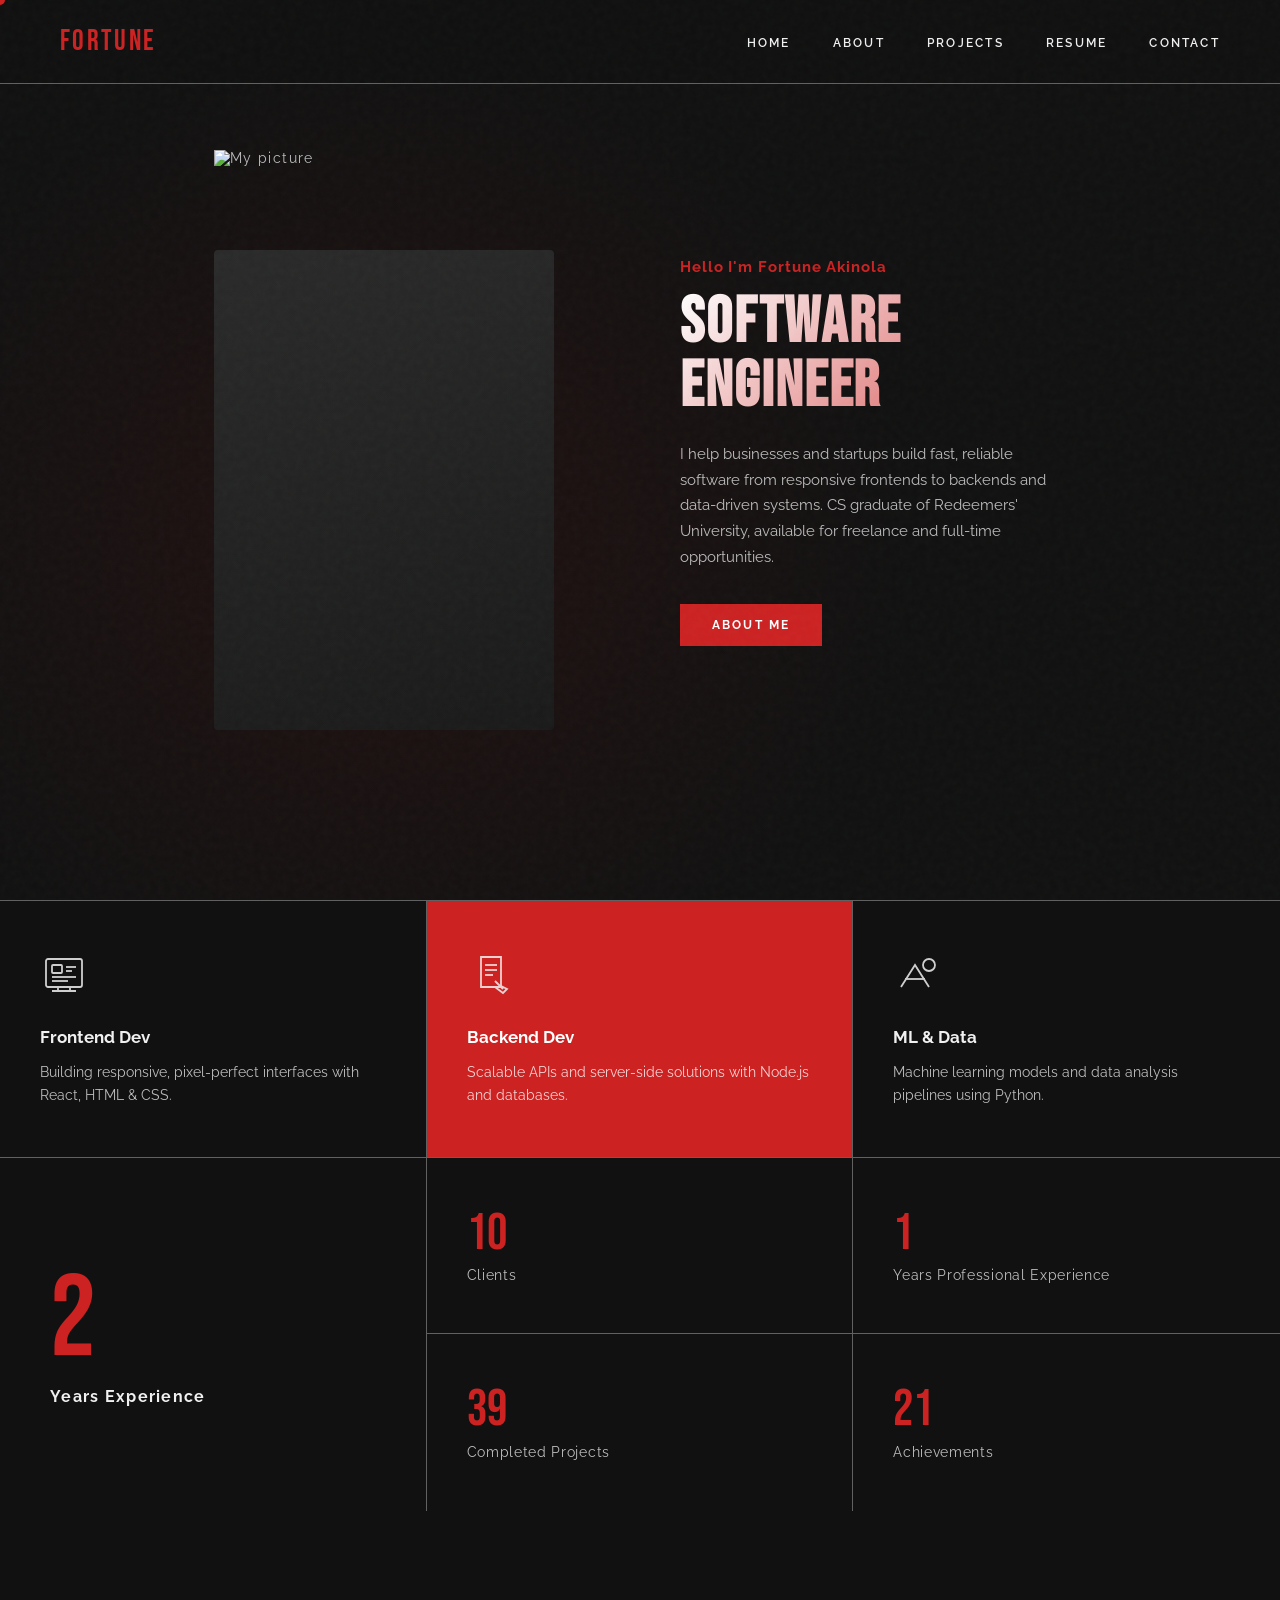
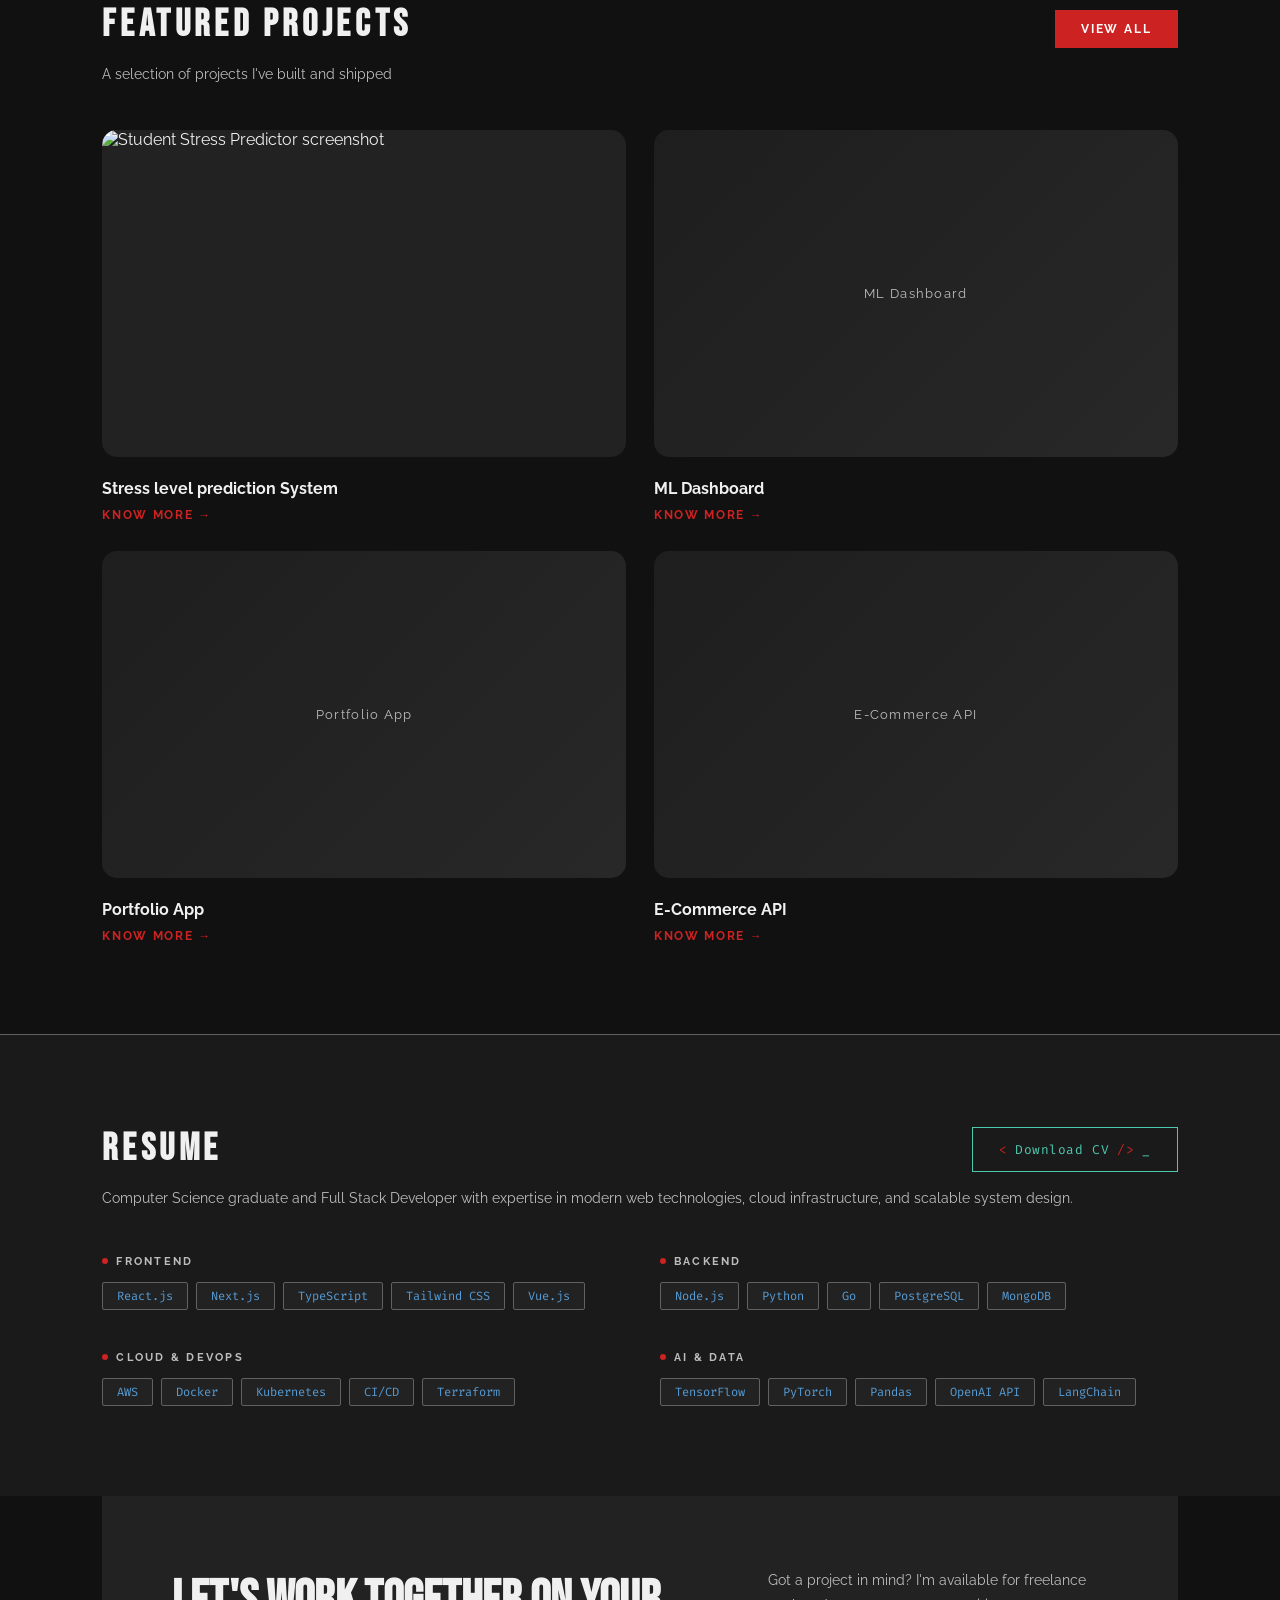
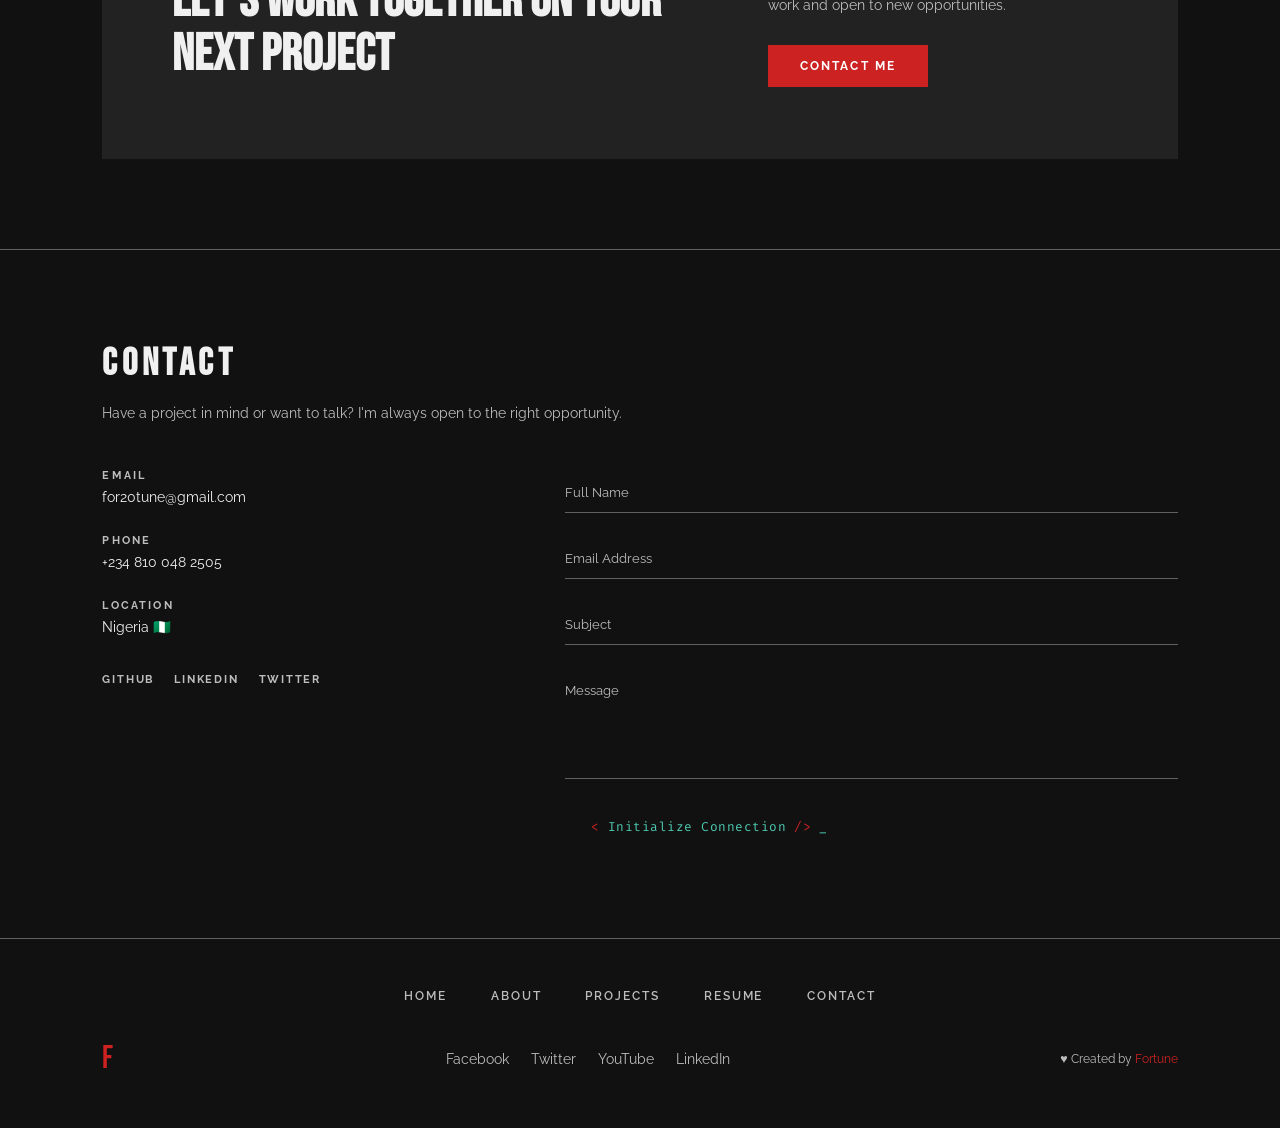
==== index.html @ e611c290 "Add files via upload" ====
<!DOCTYPE html>
<html lang="en">
<head>
<meta charset="UTF-8" />
<meta name="viewport" content="width=device-width, initial-scale=1.0"/>
<title>Fortune Akinola – Software Engineer</title>
<link href="https://fonts.googleapis.com/css2?family=Bebas+Neue&family=Raleway:wght@300;400;600;700&family=Fira+Code:wght@400;500&display=swap" rel="stylesheet"/>
<link rel="stylesheet" href="portfolio.css">
</head>
<body>

<!-- CURSOR DOT -->
<div class="cursor-dot" id="cursor"></div>

<!-- SCROLL PROGRESS BAR -->
<div class="scroll-bar" id="scrollBar"></div>

<!-- NAV -->
<nav id="navbar">
  <div class="nav-logo">Fortune</div>
  <div class="nav-links">
    <a href="#home">Home</a>
    <a href="#services">About</a>
    <a href="#projects">Projects</a>
    <a href="#resume">Resume</a>
    <a href="#contact">Contact</a>
  </div>
  <button class="hamburger" id="hamburger" aria-label="Toggle menu">
    <span></span><span></span><span></span>
  </button>
</nav>

<!-- MOBILE MENU -->
<div class="mobile-menu" id="mobileMenu">
  <a href="#home" class="mobile-link">Home</a>
  <a href="#services" class="mobile-link">About</a>
  <a href="#projects" class="mobile-link">Projects</a>
  <a href="#resume" class="mobile-link">Resume</a>
  <a href="#contact" class="mobile-link">Contact</a>
</div>

<!-- HERO -->
<section id="home">
  <div class="hero-img">
    <div class="hero-placeholder"><img src="./img/3c3dfe66-4c50-41db-a8a4-126d1aa1d806.jfif" alt="My picture " width="640px" height="680px"></div>
  </div>
  <div class="hero-text">
    <p class="greeting">Hello I'm Fortune Akinola</p>
    <h1>Software<br>Engineer</h1>
    <p>I help businesses and startups build fast, reliable software from responsive frontends to backends and data-driven systems. 
      CS graduate of Redeemers' University, available for freelance and full-time opportunities.</p>
    <a href="#services" class="btn">About Me</a>
  </div>
</section>

<!-- SERVICES -->
<section id="services">
  <div class="service-card">
    <svg class="service-icon" viewBox="0 0 48 48" fill="none" stroke="currentColor" stroke-width="1.8">
      <rect x="6" y="8" width="36" height="28" rx="2"/>
      <rect x="12" y="14" width="10" height="8" rx="1"/>
      <line x1="26" y1="16" x2="36" y2="16"/>
      <line x1="26" y1="20" x2="32" y2="20"/>
      <line x1="12" y1="26" x2="36" y2="26"/>
      <line x1="12" y1="30" x2="28" y2="30"/>
      <path d="M18 36 L18 40 M30 36 L30 40 M12 40 L36 40"/>
    </svg>
    <p class="service-title">Frontend Dev</p>
    <p class="service-desc">Building responsive, pixel-perfect interfaces with React, HTML & CSS.</p>
  </div>
  <div class="service-card active">
    <svg class="service-icon" viewBox="0 0 48 48" fill="none" stroke="currentColor" stroke-width="1.8">
      <path d="M14 6 L34 6 L34 36 L14 36 Z"/>
      <line x1="18" y1="14" x2="30" y2="14"/>
      <line x1="18" y1="19" x2="30" y2="19"/>
      <line x1="18" y1="24" x2="26" y2="24"/>
      <path d="M28 30 L36 38 M32 34 L40 38 L36 42 L28 36"/>
    </svg>
    <p class="service-title">Backend Dev</p>
    <p class="service-desc">Scalable APIs and server-side solutions with Node.js and databases.</p>
  </div>
  <div class="service-card">
    <svg class="service-icon" viewBox="0 0 48 48" fill="none" stroke="currentColor" stroke-width="1.8">
      <path d="M8 36 L22 14 L36 36"/>
      <line x1="12" y1="28" x2="32" y2="28"/>
      <circle cx="36" cy="14" r="6"/>
    </svg>
    <p class="service-title">ML & Data</p>
    <p class="service-desc">Machine learning models and data analysis pipelines using Python.</p>
  </div>
</section>

<!-- STATS -->
<section id="stats">
  <div class="stat-big">
    <span class="num counter" data-target="3">0</span>
    <span class="label">Years Experience</span>
  </div>
  <div class="stat-grid">
    <div class="stat-item"><span class="num counter" data-target="15">0</span><p class="label">Clients</p></div>
    <div class="stat-item"><span class="num counter" data-target="2">0</span><p class="label">Years Professional Experience</p></div>
    <div class="stat-item"><span class="num counter" data-target="55">0</span><p class="label">Completed Projects</p></div>
    <div class="stat-item"><span class="num counter" data-target="30">0</span><p class="label">Achievements</p></div>
  </div>
</section>

<!-- PROJECTS -->
<section id="projects">
  <div class="section-header">
    <h2>Featured Projects</h2>
    <a href="projects.html" class="view-all">View All</a>
  </div>
  <p class="section-sub">A selection of projects I've built and shipped</p>

  <div class="projects-grid">
    <div class="project-card">
      <div class="project-thumb" data-tech="Html • CSS •Java Script• ML• FastAPI">
         <img src="./img/Stress level predictor scrren shot.png" alt="Student Stress Predictor screenshot">
      </div>
      <div class="project-info">
        <h3>Stress level prediction System</h3>
        <a href="https://stress-level-prediction-system.netlify.app/"
         class="know-more" target="_blankS">Know More →</a>
      </div>
    </div>
    <div class="project-card">
      <div class="project-thumb" data-tech="Python • FastAPI • ML">
        <div class="project-thumb-placeholder">ML Dashboard</div>
      </div>
      <div class="project-info">
        <h3>ML Dashboard</h3>
        <a href="#" class="know-more">Know More →</a>
      </div>
    </div>
    <div class="project-card">
      <div class="project-thumb" data-tech="React • CSS • REST API">
        <div class="project-thumb-placeholder">Portfolio App</div>
      </div>
      <div class="project-info">
        <h3>Portfolio App</h3>
        <a href="#" class="know-more">Know More →</a>
      </div>
    </div>
    <div class="project-card">
      <div class="project-thumb" data-tech="Node.js • Express • SQL">
        <div class="project-thumb-placeholder">E-Commerce API</div>
      </div>
      <div class="project-info">
        <h3>E-Commerce API</h3>
        <a href="#" class="know-more">Know More →</a>
      </div>
    </div>
  </div>
</section>

<!-- RESUME -->
<section id="resume" class="reveal">
  <div class="resume-inner">
    <div class="section-header">
      <h2>Resume</h2>
      <a href="Fortune_Akinola_CV.pdf" download class="btn-code">
        <span class="code-bracket">&lt;</span>
        Download CV
        <span class="code-bracket">/&gt;</span>
        <span class="code-cursor">_</span>
      </a>
    </div>
    <p class="section-sub">Computer Science graduate and Full Stack Developer with expertise in modern web technologies, cloud infrastructure, and scalable system design.</p>

    <div class="skills-grid">
      <div class="skill-group">
        <h4 class="skill-group-label"><span class="skill-dot"></span> Frontend</h4>
        <div class="skill-tags">
          <span class="skill-tag">React.js</span>
          <span class="skill-tag">Next.js</span>
          <span class="skill-tag">TypeScript</span>
          <span class="skill-tag">Tailwind CSS</span>
          <span class="skill-tag">Vue.js</span>
        </div>
      </div>
      <div class="skill-group">
        <h4 class="skill-group-label"><span class="skill-dot"></span> Backend</h4>
        <div class="skill-tags">
          <span class="skill-tag">Node.js</span>
          <span class="skill-tag">Python</span>
          <span class="skill-tag">Go</span>
          <span class="skill-tag">PostgreSQL</span>
          <span class="skill-tag">MongoDB</span>
        </div>
      </div>
      <div class="skill-group">
        <h4 class="skill-group-label"><span class="skill-dot"></span> Cloud & DevOps</h4>
        <div class="skill-tags">
          <span class="skill-tag">AWS</span>
          <span class="skill-tag">Docker</span>
          <span class="skill-tag">Kubernetes</span>
          <span class="skill-tag">CI/CD</span>
          <span class="skill-tag">Terraform</span>
        </div>
      </div>
      <div class="skill-group">
        <h4 class="skill-group-label"><span class="skill-dot"></span> AI & Data</h4>
        <div class="skill-tags">
          <span class="skill-tag">TensorFlow</span>
          <span class="skill-tag">PyTorch</span>
          <span class="skill-tag">Pandas</span>
          <span class="skill-tag">OpenAI API</span>
          <span class="skill-tag">LangChain</span>
        </div>
      </div>
    </div>
  </div>
</section>

<!-- CTA -->
<section id="cta">
  <h2>Let's work together on your next project</h2>
  <div class="cta-right">
    <p>Got a project in mind? I'm available for freelance work and open to new opportunities.</p>
    <a href="#contact" class="btn">Contact Me</a>
  </div>
</section>

<!-- CONTACT -->
<section id="contact" class="reveal">
  <div class="contact-inner">
    <div class="section-header">
      <h2>Contact</h2>
    </div>
    <p class="section-sub">Have a project in mind or want to talk? I'm always open to the right opportunity.</p>

    <div class="contact-grid">

      <!-- Info side -->
      <div class="contact-info">
        <div class="contact-item">
          <span class="contact-label">Email</span>
          <a href="mailto:for20tune@gmail.com" class="contact-value">for20tune@gmail.com</a>
        </div>
        <div class="contact-item">
          <span class="contact-label">Phone</span>
          <a href="tel:+2348100482505" class="contact-value">+234 810 048 2505</a>
        </div>
        <div class="contact-item">
          <span class="contact-label">Location</span>
          <span class="contact-value">Nigeria 🇳🇬</span>
        </div>
        <div class="contact-socials">
          <a href="#" class="contact-social-link">GitHub</a>
          <a href="#" class="contact-social-link">LinkedIn</a>
          <a href="#" class="contact-social-link">Twitter</a>
        </div>
      </div>

      <!-- Form side -->
      <form id="contactForm" class="contact-form" action="https://formspree.io/f/YOUR_FORM_ID" method="POST">
        <div class="form-field">
          <input type="text" id="fname" name="name" placeholder=" " required />
          <label for="fname">Full Name</label>
        </div>
        <div class="form-field">
          <input type="email" id="femail" name="email" placeholder=" " required />
          <label for="femail">Email Address</label>
        </div>
        <div class="form-field">
          <input type="text" id="fsubject" name="subject" placeholder=" " required />
          <label for="fsubject">Subject</label>
        </div>
        <div class="form-field">
          <textarea id="fmessage" name="message" rows="5" placeholder=" " required></textarea>
          <label for="fmessage">Message</label>
        </div>
        <button type="submit" class="btn-code submit-btn">
          <span class="code-bracket">&lt;</span>
          Initialize Connection
          <span class="code-bracket">/&gt;</span>
          <span class="code-cursor">_</span>
        </button>
      </form>

    </div>
  </div>
</section>

<!-- FOOTER -->
<footer>
  <div class="footer-nav">
    <a href="#home">Home</a>
    <a href="#services">About</a>
    <a href="#projects">Projects</a>
    <a href="#resume">Resume</a>
    <a href="#contact">Contact</a>
  </div>
  <div class="footer-bottom">
    <div class="footer-logo">F</div>
    <div class="footer-social">
      <a href="#">Facebook</a>
      <a href="#">Twitter</a>
      <a href="#">YouTube</a>
      <a href="#">LinkedIn</a>
    </div>
    <p class="footer-credit">♥ Created by <span>Fortune</span></p>
  </div>
</footer>

<!-- BACK TO TOP -->
<button class="back-to-top" id="backToTop" aria-label="Back to top">↑</button>

<script src="portfolio.js"></script>
</body>
</html>
---- portfolio.css ----
*, *::before, *::after { margin: 0; padding: 0; box-sizing: border-box; }

:root {
  --bg: #111111;
  --bg2: #1a1a1a;
  --bg3: #222222;
  --red: #cc2222;
  --red-hover: #e02222;
  --white: #f0f0f0;
  --muted: #bdbdbd;
  --border: #616161;
  --code-green: #4ec9b0;
}

html { scroll-behavior: smooth; }

body {
  background: var(--bg);
  color: var(--white);
  font-family: 'Raleway', sans-serif;
  overflow-x: hidden;
  cursor: none;
}

/* grain texture overlay */
body::before {
  content: ''; position: fixed; inset: 0; z-index: 9999;
  opacity: 0.03; pointer-events: none;
  background-image: url("data:image/svg+xml,%3Csvg viewBox='0 0 200 200' xmlns='http://www.w3.org/2000/svg'%3E%3Cfilter id='noise'%3E%3CfeTurbulence type='fractalNoise' baseFrequency='0.65' numOctaves='3' stitchTiles='stitch'/%3E%3C/filter%3E%3Crect width='100%25' height='100%25' filter='url(%23noise)'/%3E%3C/svg%3E");
}

/* CURSOR */
.cursor-dot {
  width: 10px; height: 10px;
  background: var(--red); border-radius: 50%;
  position: fixed; pointer-events: none;
  z-index: 10000; transition: transform 0.12s ease;
  transform: translate(-50%, -50%);
}

/* SCROLL PROGRESS BAR */
.scroll-bar {
  position: fixed; top: 0; left: 0; height: 3px;
  background: var(--red); width: 0%; z-index: 200;
  transition: width 0.1s linear;
}

/* NAV */
nav {
  position: fixed; top: 0; width: 100%; z-index: 100;
  display: flex; justify-content: space-between; align-items: center;
  padding: 24px 60px;
  background: rgba(17,17,17,0.95);
  backdrop-filter: blur(8px);
  border-bottom: 1px solid var(--border);
}

.nav-logo {
  font-family: 'Bebas Neue', sans-serif;
  font-size: 1.8rem; color: var(--red); letter-spacing: .08em;
  text-decoration: none;
}

.nav-links a {
  color: var(--white); text-decoration: none;
  font-size: .78rem; letter-spacing: .18em; text-transform: uppercase;
  margin-left: 38px; font-weight: 600;
  transition: color .2s;
}
.nav-links a:hover { color: var(--red); }

.hamburger {
  display: none; flex-direction: column; gap: 5px;
  background: none; border: none; cursor: pointer; padding: 4px;
}
.hamburger span {
  display: block; width: 24px; height: 2px;
  background: var(--white); transition: all .3s;
}
.hamburger.open span:nth-child(1) { transform: rotate(45deg) translate(5px, 5px); }
.hamburger.open span:nth-child(2) { opacity: 0; }
.hamburger.open span:nth-child(3) { transform: rotate(-45deg) translate(5px, -5px); }

/* MOBILE MENU */
.mobile-menu {
  position: fixed; top: 72px; left: 0; width: 100%;
  background: rgba(17,17,17,.98); z-index: 99;
  display: flex; flex-direction: column; align-items: center;
  gap: 0; max-height: 0; overflow: hidden;
  transition: max-height .4s ease;
}
.mobile-menu.open { max-height: 360px; }
.mobile-link {
  color: var(--white); text-decoration: none;
  font-size: .85rem; letter-spacing: .18em; text-transform: uppercase;
  font-weight: 600; padding: 18px 0; width: 100%; text-align: center;
  border-bottom: 1px solid var(--border);
  transition: color .2s, background .2s;
}
.mobile-link:hover { color: var(--red); background: var(--bg2); }

/* HERO */
#home {
  min-height: 100vh;
  display: grid; grid-template-columns: 1fr 1fr;
  align-items: center; padding: 0 10%;
  position: relative; overflow: hidden;
  background-image:
    linear-gradient(120deg, rgba(17,17,17,.97) 0%, rgba(17,17,17,.9) 45%, rgba(17,17,17,.75) 100%),
    url("./img/code-bg.jpg");
  background-size: cover;
  background-position: center;
}
#home::before {
  content: ''; position: absolute; inset: 0;
  background: radial-gradient(ellipse 60% 80% at 30% 60%, rgba(180,20,20,.1) 0%, transparent 70%);
  pointer-events: none;
}

.hero-img {
  display: flex; justify-content: center; align-items: flex-end;
  padding-top: 80px;
}
.hero-placeholder {
  width: 340px; height: 480px;
  background: linear-gradient(160deg, #2a2a2a 0%, #1a1a1a 100%);
  border-radius: 4px;
  display: flex; align-items: center; justify-content: center;
  color: var(--muted); font-size: .85rem; letter-spacing: .1em;
  animation: fadeUp .9s ease both;
}

.hero-text { padding-left: 40px; animation: fadeUp .9s .15s ease both; }
.hero-text .greeting {
  color: var(--red); font-size: .95rem; font-weight: 700;
  letter-spacing: .06em; margin-bottom: 10px;
}
.hero-text h1 {
  font-family: 'Bebas Neue', sans-serif;
  font-size: clamp(3rem, 5vw, 4.8rem);
  line-height: 1; letter-spacing: .03em; margin-bottom: 22px;
  background: linear-gradient(135deg, #fff 0%, #cc2222 100%);
  -webkit-background-clip: text;
  -webkit-text-fill-color: transparent;
  background-clip: text;
}
.hero-text p {
  color: var(--muted); font-size: .92rem; line-height: 1.75;
  max-width: 380px; margin-bottom: 34px;
}
.btn {
  display: inline-block; background: var(--red); color: #fff;
  padding: 14px 32px; font-size: .75rem;
  letter-spacing: .18em; text-transform: uppercase;
  text-decoration: none; font-weight: 700;
  transition: background .2s, transform .15s;
}
.btn:hover { background: var(--red-hover); transform: translateY(-2px); }

/* SERVICES */
#services {
  display: grid; grid-template-columns: repeat(3, 1fr);
  border-top: 1px solid var(--border);
}
.service-card {
  padding: 50px 40px; border-right: 1px solid var(--border);
  transition: background .25s; cursor: default;
}
.service-card:last-child { border-right: none; }
.service-card.active, .service-card:hover { background: var(--red); }
.service-card.active .service-title,
.service-card:hover .service-title { color: #fff; }
.service-card.active .service-desc,
.service-card:hover .service-desc { color: rgba(255,255,255,.8); }
.service-icon { width: 48px; height: 48px; margin-bottom: 24px; opacity: .85; }
.service-title { font-weight: 700; font-size: 1.05rem; margin-bottom: 14px; }
.service-desc { color: var(--muted); font-size: .85rem; line-height: 1.7; }

/* STATS */
#stats {
  display: grid; grid-template-columns: 1fr 2fr;
  border-top: 1px solid var(--border);
}
.stat-big {
  padding: 70px 50px;
  display: flex; flex-direction: column; justify-content: center;
  border-right: 1px solid var(--border);
}
.stat-big .num {
  font-family: 'Bebas Neue', sans-serif;
  font-size: clamp(5rem, 9vw, 8rem);
  color: var(--red); line-height: 1;
}
.stat-big .label { font-size: 1rem; font-weight: 700; letter-spacing: .08em; margin-top: 8px; }
.stat-grid {
  display: grid; grid-template-columns: 1fr 1fr;
  grid-template-rows: 1fr 1fr;
}
.stat-item {
  padding: 50px 40px;
  border-bottom: 1px solid var(--border);
  border-right: 1px solid var(--border);
}
.stat-item:nth-child(2n) { border-right: none; }
.stat-item:nth-child(3), .stat-item:nth-child(4) { border-bottom: none; }
.stat-item .num {
  font-family: 'Bebas Neue', sans-serif;
  font-size: clamp(2.5rem, 4vw, 3.8rem);
  color: var(--red); line-height: 1;
}
.stat-item .label { font-size: .85rem; color: var(--muted); margin-top: 8px; letter-spacing: .05em; }

/* PROJECTS */
#projects { padding: 90px 8%; }
.section-header {
  display: flex; justify-content: space-between; align-items: flex-end;
  margin-bottom: 18px;
}
.section-header h2 {
  font-family: 'Bebas Neue', sans-serif;
  font-size: clamp(1.8rem, 3vw, 2.6rem); letter-spacing: .12em;
}
.section-sub { color: var(--muted); font-size: .88rem; margin-bottom: 48px; }
.view-all {
  display: inline-block; background: var(--red); color: #fff;
  padding: 12px 26px; font-size: .72rem;
  letter-spacing: .16em; text-transform: uppercase;
  text-decoration: none; font-weight: 700; transition: background .2s;
}
.view-all:hover { background: var(--red-hover); }

.projects-grid { display: grid; grid-template-columns: 1fr 1fr; gap: 28px; }
.project-card { cursor: pointer; 
}
.project-thumb {
  width: 100%; aspect-ratio: 16/10; overflow: hidden;
  background: var(--bg3);
  display: flex; align-items: center; justify-content: center;
  position: relative;
  border-radius: 15px;
}
.project-thumb img { width: 100%; height: 100%; object-fit: cover; transition: transform .4s; }
.project-card:hover .project-thumb img { transform: scale(1.04); }
.project-thumb-placeholder {
  width: 100%; height: 100%;
  display: flex; align-items: center; justify-content: center;
  color: var(--muted); font-size: .8rem; letter-spacing: .1em;
  background: linear-gradient(135deg, #1e1e1e 0%, #282828 100%);
  
}
.project-thumb::after {
  content: attr(data-tech);
  position: absolute; inset: 0;
  background: rgba(214, 59, 59, 0.409);
  display: flex; align-items: center; justify-content: center;
  opacity:0; transition: opacity 0.3s;
  color: white; font-size: 0.85rem; letter-spacing: 0.1em; font-weight: 600;
}
.project-card:hover .project-thumb::after { opacity: 1; }
.project-info { padding: 22px 0 0; }
.project-info h3 { font-size: 1rem; font-weight: 700; margin-bottom: 6px; }
.know-more {
  display: inline-flex; align-items: center; gap: 6px;
  color: var(--red); font-size: .75rem;
  letter-spacing: .14em; text-transform: uppercase;
  font-weight: 700; text-decoration: none; transition: gap .2s;
}
.know-more:hover { gap: 10px; }

/* ===== RESUME ===== */
#resume {
  padding: 90px 8%;
  border-top: 1px solid var(--border);
  background: var(--bg2);
}
.resume-inner {}

.skills-grid {
  display: grid; grid-template-columns: 1fr 1fr;
  gap: 40px;
}

.skill-group-label {
  font-size: .7rem; letter-spacing: .2em; text-transform: uppercase;
  color: var(--muted); font-weight: 700;
  margin-bottom: 14px;
  display: flex; align-items: center; gap: 8px;
}
.skill-dot {
  width: 6px; height: 6px;
  background: var(--red); border-radius: 50%;
  display: inline-block; flex-shrink: 0;
}

.skill-tags { display: flex; flex-wrap: wrap; gap: 8px; }
.skill-tag {
  padding: 5px 14px;
  background: var(--bg3);
  border: 1px solid var(--border);
  border-radius: 2px;
  font-family: 'Fira Code', monospace;
  font-size: .75rem; color: #569cd6;
  transition: border-color .2s, color .2s;
}
.skill-tag:hover { border-color: var(--red); color: var(--white); }

/* CODE BUTTON (shared by resume + contact form) */
.btn-code {
  display: inline-flex; align-items: center; gap: 8px;
  padding: 13px 26px;
  border: 1.5px solid var(--code-green);
  color: var(--code-green);
  background: none;
  font-family: 'Fira Code', monospace;
  font-size: .8rem; letter-spacing: .04em;
  cursor: pointer;
  transition: background .2s, transform .15s;
  text-decoration: none;
}
.btn-code:hover { background: rgba(78,201,176,.08); transform: translateY(-2px); }
.code-bracket { color: var(--red); }
.code-cursor { animation: blink 1s infinite; }
@keyframes blink { 0%,100%{opacity:1} 50%{opacity:0} }

/* CTA */
#cta {
  margin: 0 8% 90px; background: var(--bg3);
  padding: 72px 70px;
  display: flex; justify-content: space-between; align-items: center; gap: 40px;
}
#cta h2 {
  font-family: 'Bebas Neue', sans-serif;
  font-size: clamp(2rem, 4vw, 3.4rem); line-height: 1.05; max-width: 520px;
}
.cta-right { flex-shrink: 0; }
.cta-right p { color: var(--muted); font-size: .88rem; line-height: 1.75; max-width: 340px; margin-bottom: 28px; }

/* ===== CONTACT ===== */
#contact {
  padding: 90px 8%;
  border-top: 1px solid var(--border);
}
.contact-inner {}

.contact-grid {
  display: grid; grid-template-columns: 1fr 1.6fr;
  gap: 80px; align-items: start;
}

/* Info column */
.contact-item { margin-bottom: 28px; }
.contact-label {
  display: block; font-size: .68rem;
  letter-spacing: .2em; text-transform: uppercase;
  color: var(--muted); margin-bottom: 5px; font-weight: 700;
}
.contact-value {
  font-size: .9rem; color: var(--white); text-decoration: none;
  transition: color .2s;
}
a.contact-value:hover { color: var(--red); }

.contact-socials { display: flex; gap: 20px; margin-top: 36px; }
.contact-social-link {
  font-size: .7rem; letter-spacing: .16em; text-transform: uppercase;
  font-weight: 700; color: var(--muted); text-decoration: none;
  transition: color .2s;
}
.contact-social-link:hover { color: var(--red); }

/* Form */
.contact-form { display: flex; flex-direction: column; gap: 22px; }

.form-field { position: relative; }

.form-field input,
.form-field textarea {
  width: 100%; padding: 16px 0 10px;
  background: none;
  border: none; border-bottom: 1px solid var(--border);
  color: var(--white); font-family: 'Raleway', sans-serif;
  font-size: .9rem; outline: none; resize: none;
  transition: border-color .3s;
}
.form-field input:focus,
.form-field textarea:focus { border-color: var(--red); }

.form-field label {
  position: absolute; left: 0; top: 16px;
  font-size: .82rem; color: var(--muted);
  pointer-events: none;
  transition: top .2s, font-size .2s, color .2s;
}
.form-field input:focus ~ label,
.form-field input:not(:placeholder-shown) ~ label,
.form-field textarea:focus ~ label,
.form-field textarea:not(:placeholder-shown) ~ label {
  top: 0; font-size: .62rem;
  letter-spacing: .16em; text-transform: uppercase;
  color: var(--red);
}

.submit-btn { align-self: flex-start; border: none; }

/* FOOTER */
footer { border-top: 1px solid var(--border); padding: 50px 8%; }
.footer-nav {
  display: flex; justify-content: center; gap: 44px; margin-bottom: 36px;
}
.footer-nav a {
  color: var(--muted); text-decoration: none;
  font-size: .75rem; letter-spacing: .16em; text-transform: uppercase;
  font-weight: 600; transition: color .2s;
}
.footer-nav a:hover { color: var(--white); }
.footer-bottom { display: flex; justify-content: space-between; align-items: center; }
.footer-logo {
  font-family: 'Bebas Neue', sans-serif;
  font-size: 2rem; letter-spacing: .08em; color: var(--red);
}
.footer-social { display: flex; gap: 22px; }
.footer-social a {
  color: var(--muted); font-size: .85rem; text-decoration: none; transition: color .2s;
}
.footer-social a:hover { color: var(--white); }
.footer-credit { color: var(--muted); font-size: .78rem; }
.footer-credit span { color: var(--red); }

/* BACK TO TOP */
.back-to-top {
  position: fixed; bottom: 32px; right: 32px;
  width: 44px; height: 44px; background: var(--red); color: #fff;
  border: none; font-size: 1.2rem; cursor: pointer;
  display: flex; align-items: center; justify-content: center;
  opacity: 0; pointer-events: none;
  transition: opacity .3s, transform .2s;
  z-index: 500;
}
.back-to-top.visible { opacity: 1; pointer-events: all; }
.back-to-top:hover { transform: translateY(-4px); }

/* SCROLL REVEAL */
.reveal { opacity: 0; transform: translateY(40px); transition: opacity 0.8s ease, transform 0.8s ease; }
.reveal.visible { opacity: 1; transform: translateY(0); }

/* ANIMATIONS */
@keyframes fadeUp {
  from { opacity: 0; transform: translateY(30px); }
  to   { opacity: 1; transform: translateY(0); }
}

/* RESPONSIVE */
@media (max-width: 900px) {
  #home { grid-template-columns: 1fr; padding: 120px 6% 60px; text-align: center; }
  .hero-img { order: -1; }
  .hero-text { padding-left: 0; display: flex; flex-direction: column; align-items: center; }
  #services { grid-template-columns: 1fr; }
  .service-card { border-right: none; border-bottom: 1px solid var(--border); }
  #stats { grid-template-columns: 1fr; }
  .stat-big { border-right: none; border-bottom: 1px solid var(--border); }
  .projects-grid { grid-template-columns: 1fr; }
  #cta { flex-direction: column; text-align: center; margin: 0 0 60px; }
  .skills-grid { grid-template-columns: 1fr; }
  .contact-grid { grid-template-columns: 1fr; gap: 48px; }
  nav { padding: 20px 24px; }
  .nav-links { display: none; }
  .hamburger { display: flex; }
  body { cursor: auto; }
  .cursor-dot { display: none; }
}
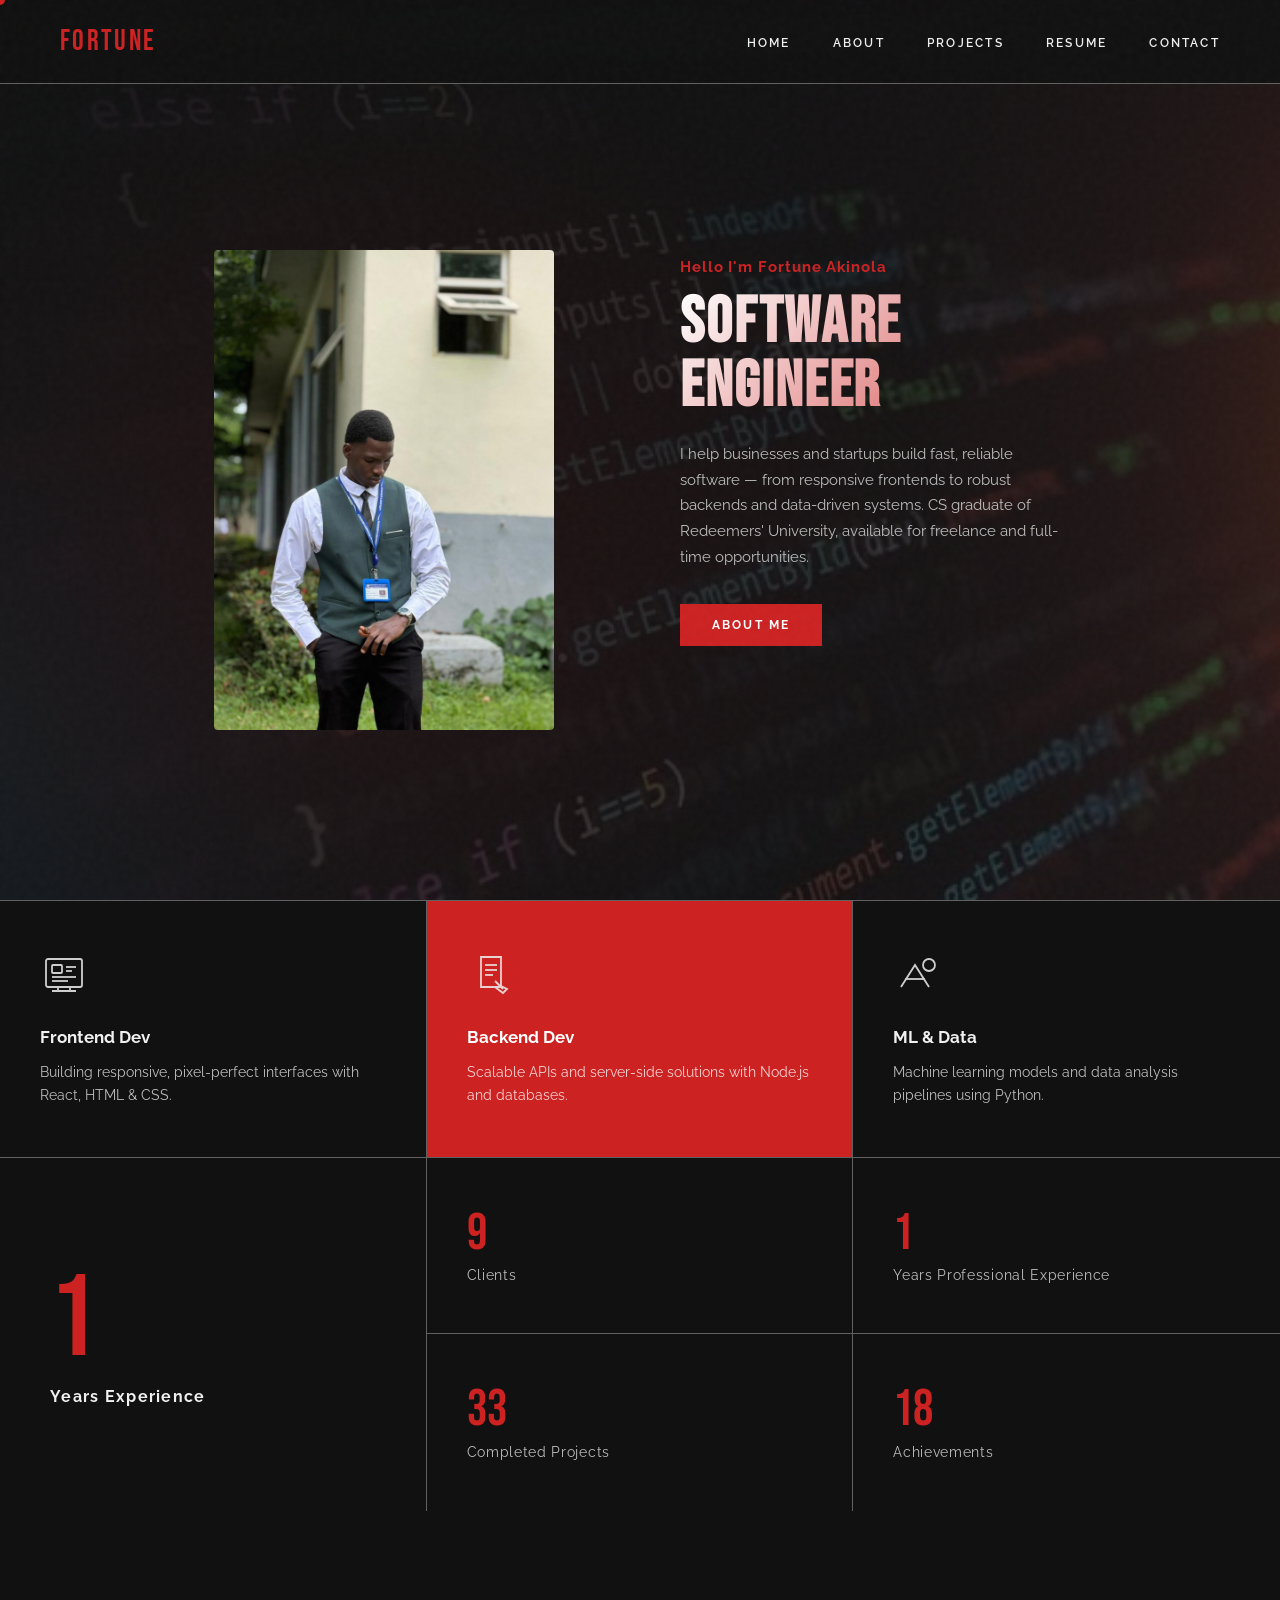
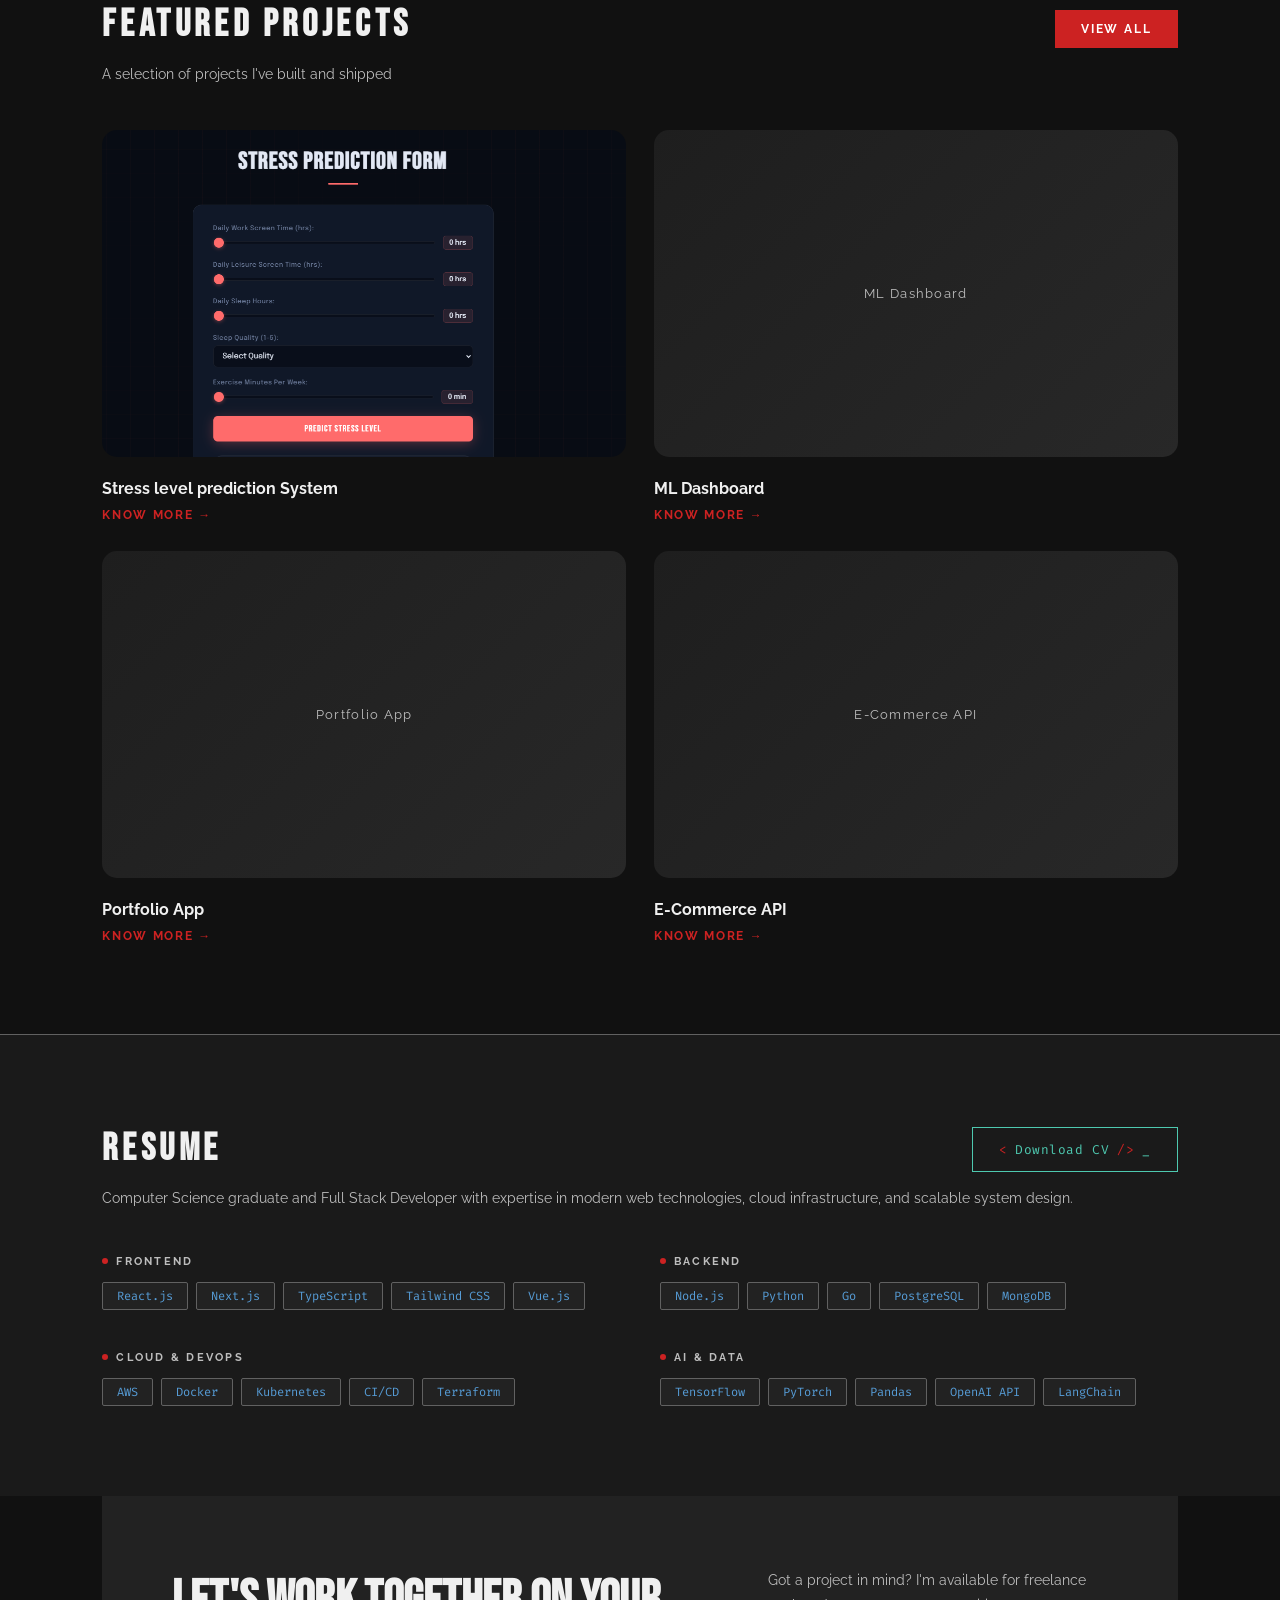
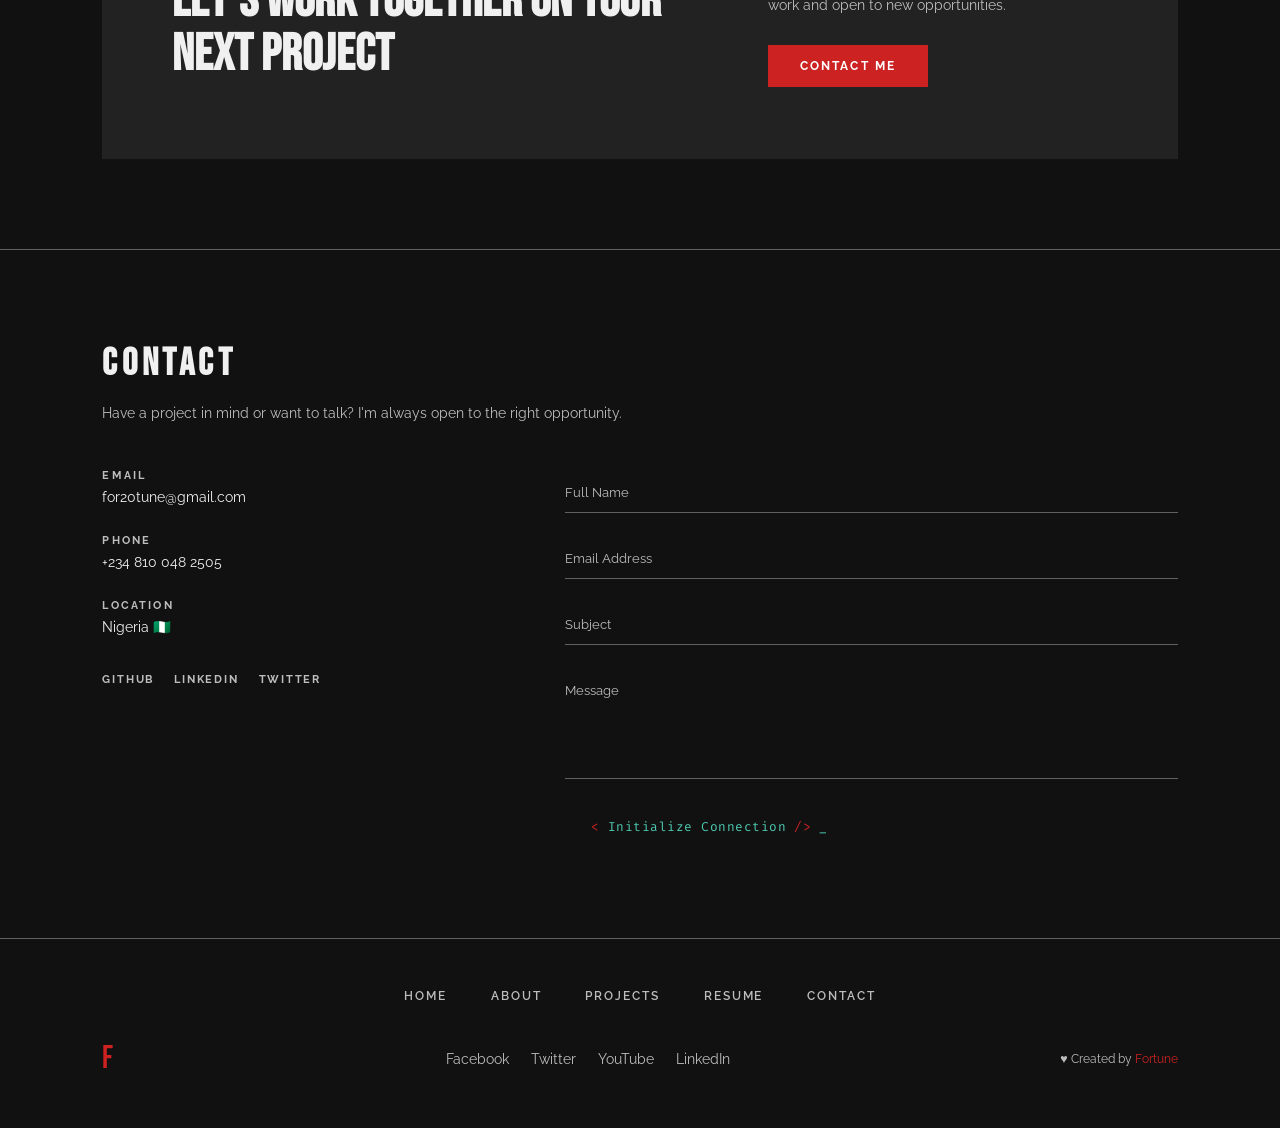
==== commit 44583590: "Add files via upload" ====
--- a/index.html
+++ b/index.html
@@ -42,12 +42,12 @@
 <!-- HERO -->
 <section id="home">
   <div class="hero-img">
-    <div class="hero-placeholder"><img src="./img/3c3dfe66-4c50-41db-a8a4-126d1aa1d806.jfif" alt="My picture " width="640px" height="680px"></div>
+    <div class="hero-placeholder"><img src="./img/3c3dfe66-4c50-41db-a8a4-126d1aa1d806.jfif" alt="My picture"></div>
   </div>
   <div class="hero-text">
     <p class="greeting">Hello I'm Fortune Akinola</p>
     <h1>Software<br>Engineer</h1>
-    <p>I help businesses and startups build fast, reliable software from responsive frontends to backends and data-driven systems. 
+    <p>I help businesses and startups build fast, reliable software — from responsive frontends to robust backends and data-driven systems. 
       CS graduate of Redeemers' University, available for freelance and full-time opportunities.</p>
     <a href="#services" class="btn">About Me</a>
   </div>
@@ -120,7 +120,7 @@
       <div class="project-info">
         <h3>Stress level prediction System</h3>
         <a href="https://stress-level-prediction-system.netlify.app/"
-         class="know-more" target="_blankS">Know More →</a>
+         class="know-more" target="_blank">Know More →</a>
       </div>
     </div>
     <div class="project-card">
--- a/portfolio.css
+++ b/portfolio.css
@@ -12,7 +12,7 @@
   --code-green: #4ec9b0;
 }
 
-html { scroll-behavior: smooth; }
+html { scroll-behavior: smooth; overflow-x: hidden; }
 
 body {
   background: var(--bg);
@@ -122,12 +122,18 @@
   padding-top: 80px;
 }
 .hero-placeholder {
-  width: 340px; height: 480px;
+  width: min(340px, 100%);
+  aspect-ratio: 340 / 480;
+  max-width: 100%;
   background: linear-gradient(160deg, #2a2a2a 0%, #1a1a1a 100%);
   border-radius: 4px;
   display: flex; align-items: center; justify-content: center;
   color: var(--muted); font-size: .85rem; letter-spacing: .1em;
   animation: fadeUp .9s ease both;
+  overflow: hidden;
+}
+.hero-placeholder img {
+  width: 100%; height: 100%; object-fit: cover; display: block;
 }
 
 .hero-text { padding-left: 40px; animation: fadeUp .9s .15s ease both; }
@@ -453,6 +459,7 @@
 @media (max-width: 900px) {
   #home { grid-template-columns: 1fr; padding: 120px 6% 60px; text-align: center; }
   .hero-img { order: -1; }
+  .hero-placeholder { width: min(220px, 60%); margin: 0 auto; }
   .hero-text { padding-left: 0; display: flex; flex-direction: column; align-items: center; }
   #services { grid-template-columns: 1fr; }
   .service-card { border-right: none; border-bottom: 1px solid var(--border); }
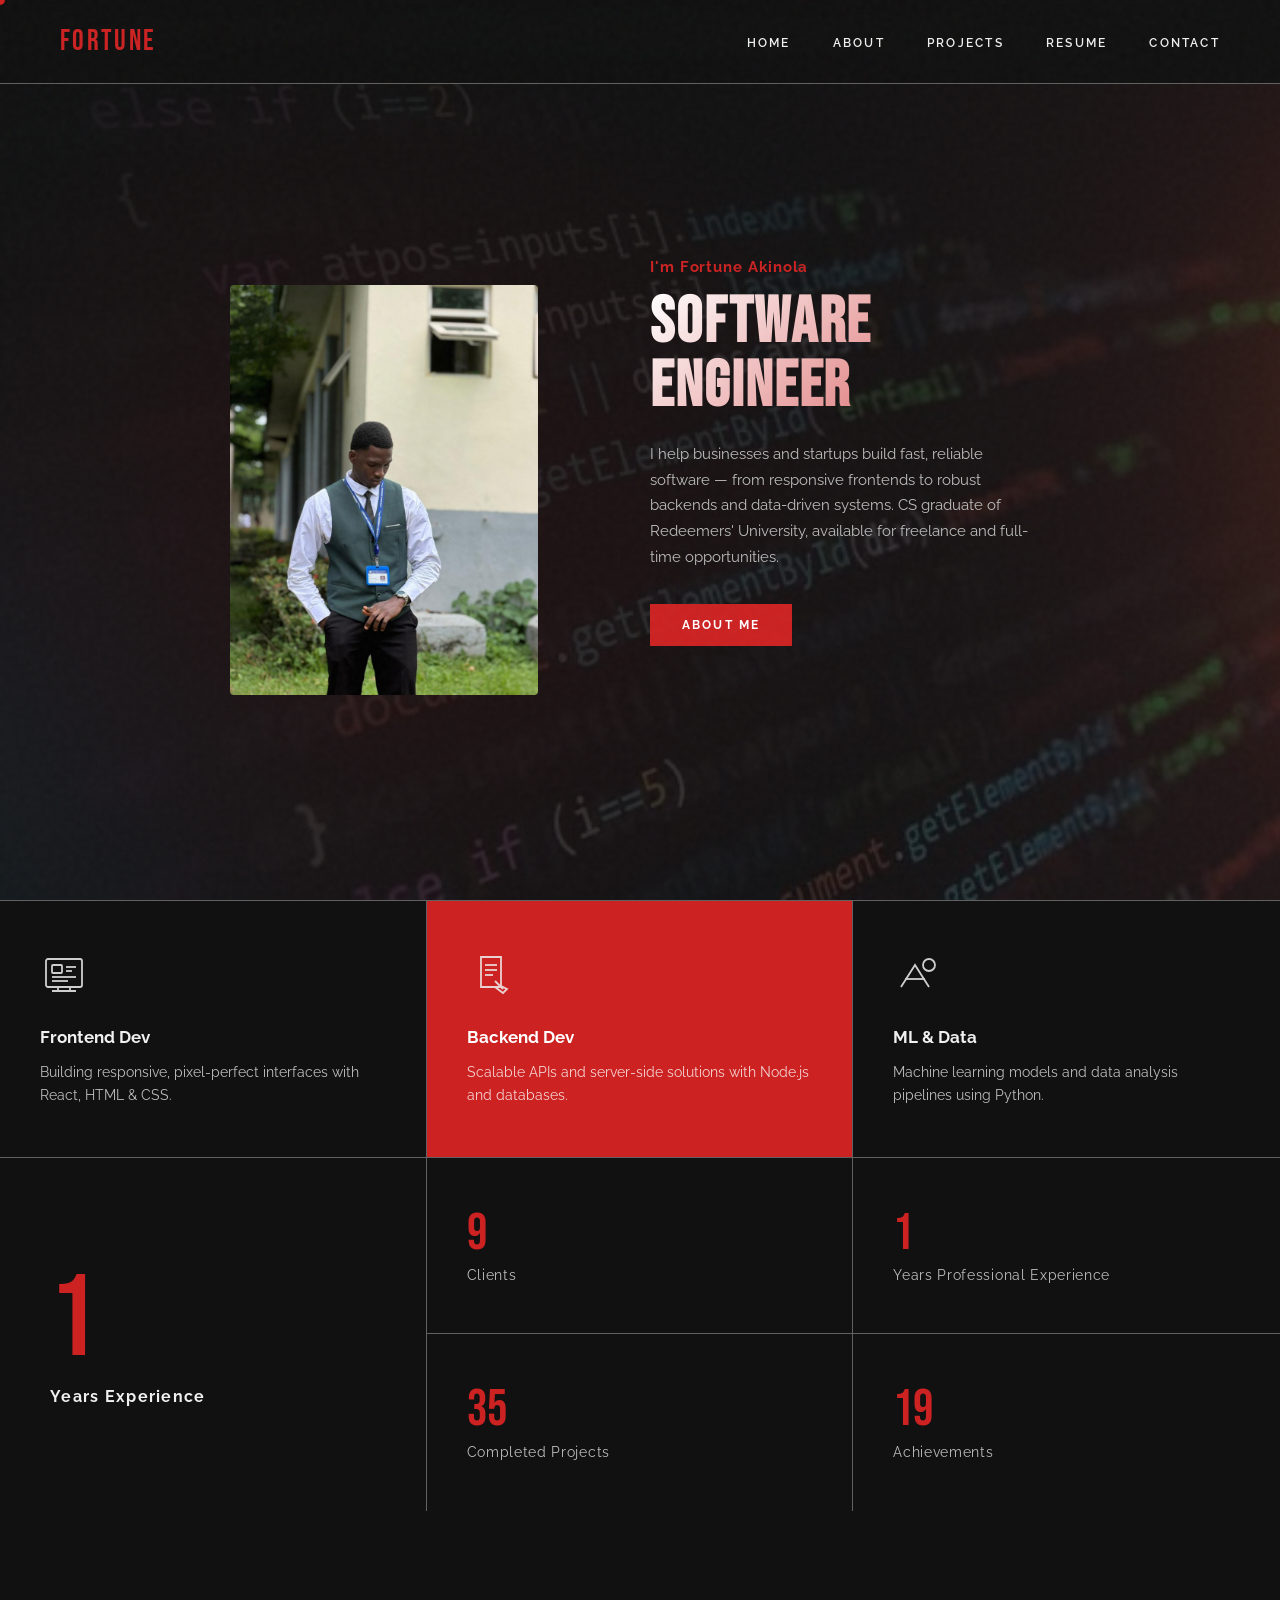
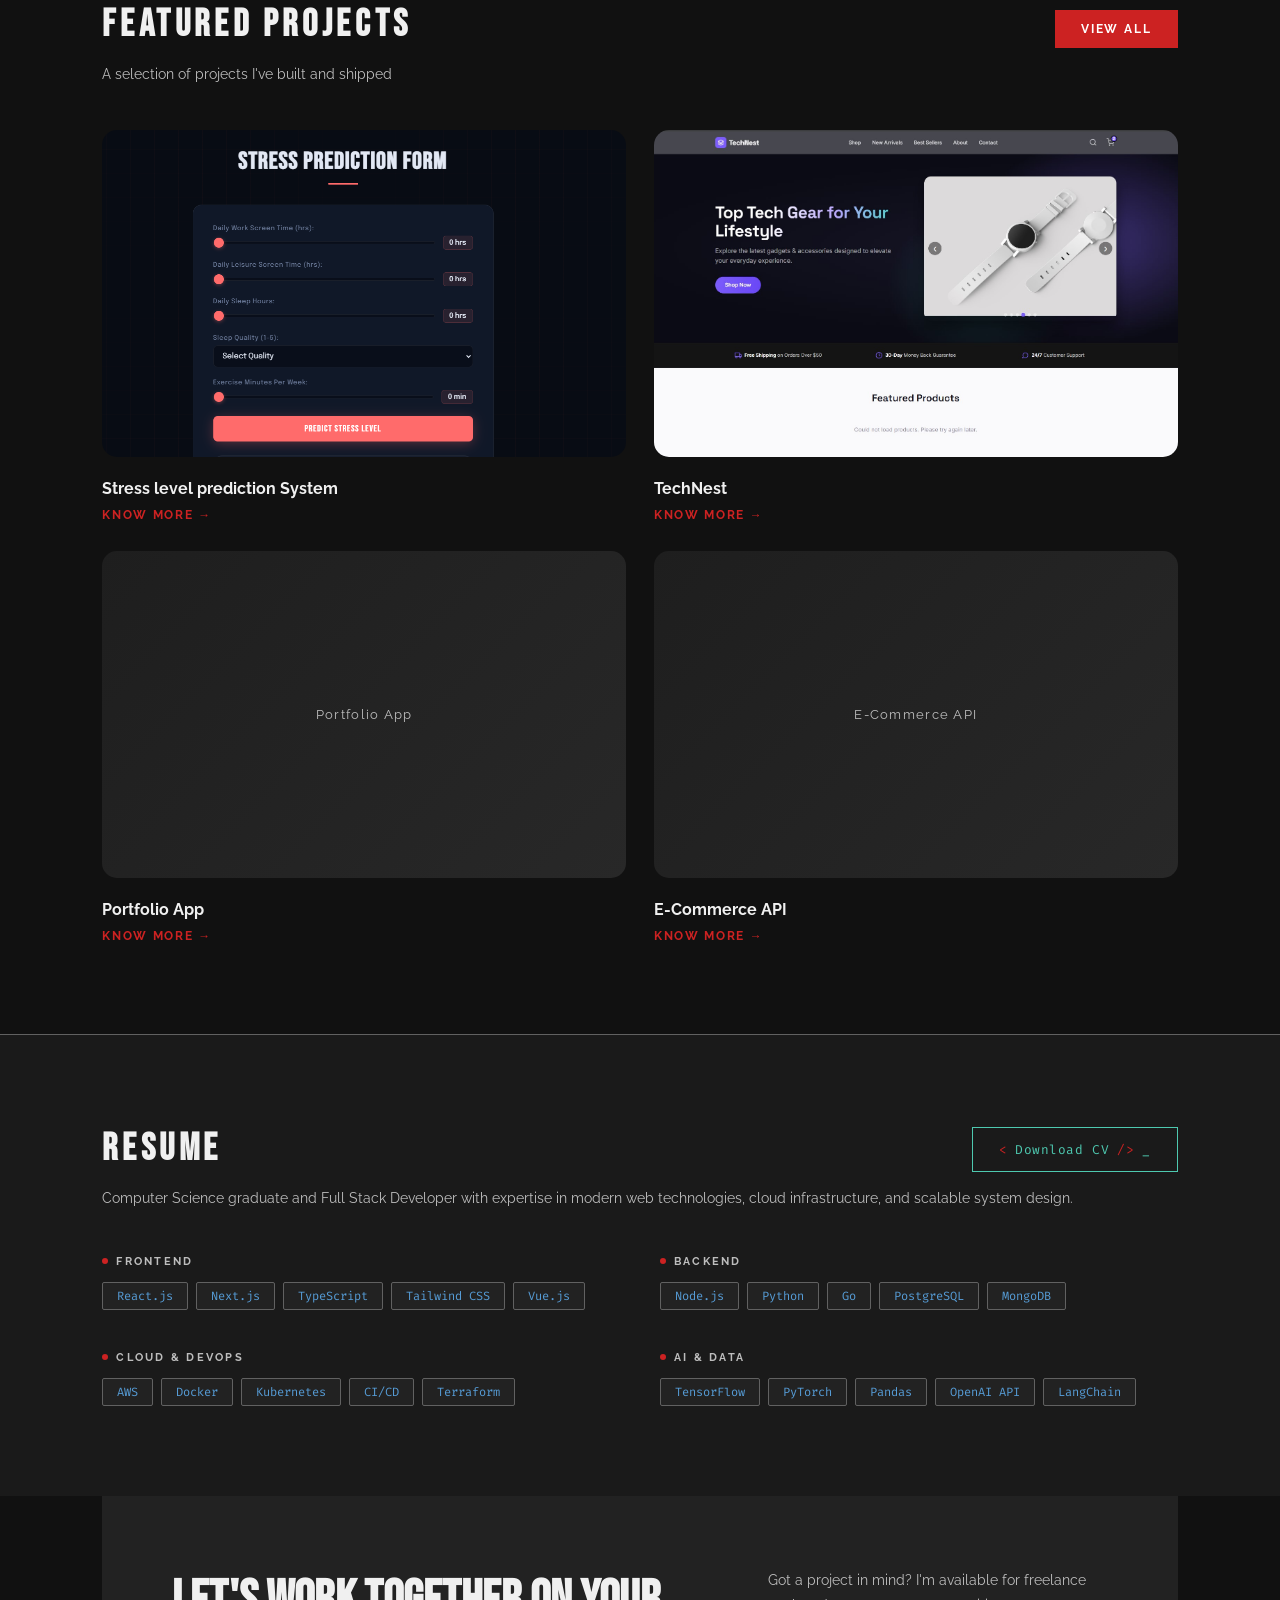
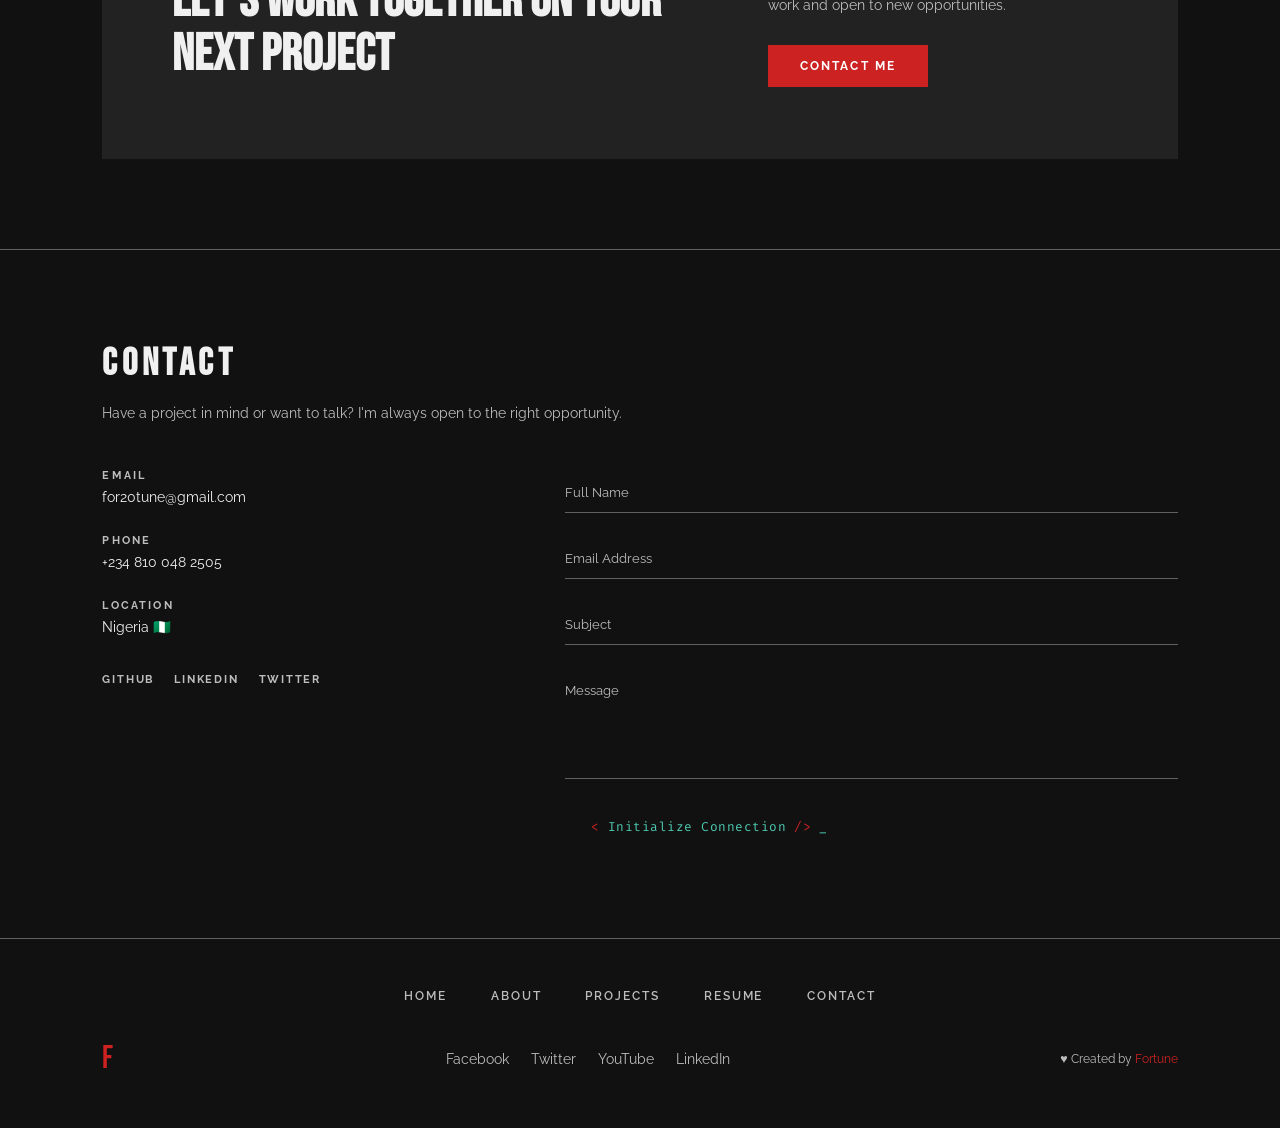
==== commit 40c6f1aa: "Add files via upload" ====
--- a/index.html
+++ b/index.html
@@ -8,6 +8,16 @@
 <link rel="stylesheet" href="portfolio.css">
 </head>
 <body>
+<!--
+  <div id="loadingScreen">
+  <div class="loader-content">
+    <div class="loader-logo">FORTUNE </div>
+    <div class="loader-bar-track">
+      <div class="loader-bar-fill" id="loaderFill"></div>
+    </div>
+    <p class="loader-text" id="loaderText">...</p>
+  </div>
+</div> -->
 
 <!-- CURSOR DOT -->
 <div class="cursor-dot" id="cursor"></div>
@@ -45,7 +55,7 @@
     <div class="hero-placeholder"><img src="./img/3c3dfe66-4c50-41db-a8a4-126d1aa1d806.jfif" alt="My picture"></div>
   </div>
   <div class="hero-text">
-    <p class="greeting">Hello I'm Fortune Akinola</p>
+    <p class="greeting">I'm Fortune Akinola</p>
     <h1>Software<br>Engineer</h1>
     <p>I help businesses and startups build fast, reliable software — from responsive frontends to robust backends and data-driven systems. 
       CS graduate of Redeemers' University, available for freelance and full-time opportunities.</p>
@@ -124,12 +134,12 @@
       </div>
     </div>
     <div class="project-card">
-      <div class="project-thumb" data-tech="Python • FastAPI • ML">
-        <div class="project-thumb-placeholder">ML Dashboard</div>
+      <div class="project-thumb" data-tech="Node.js • HTML • CSS • JavaScript">
+        <img src="./img/Technest screenshot.jpg" alt="TechNest screenshot">
       </div>
       <div class="project-info">
-        <h3>ML Dashboard</h3>
-        <a href="#" class="know-more">Know More →</a>
+        <h3>TechNest</h3>
+        <a href="https://technest-website-replica.onrender.com" class="know-more" target="_blank">Know More →</a>
       </div>
     </div>
     <div class="project-card">
--- a/portfolio.css
+++ b/portfolio.css
@@ -28,6 +28,21 @@
   opacity: 0.03; pointer-events: none;
   background-image: url("data:image/svg+xml,%3Csvg viewBox='0 0 200 200' xmlns='http://www.w3.org/2000/svg'%3E%3Cfilter id='noise'%3E%3CfeTurbulence type='fractalNoise' baseFrequency='0.65' numOctaves='3' stitchTiles='stitch'/%3E%3C/filter%3E%3Crect width='100%25' height='100%25' filter='url(%23noise)'/%3E%3C/svg%3E");
 }
+/*
+#loadingScreen {
+  position: fixed; inset: 0; z-index: 99999;
+  background: var(--bg);
+  display: flex; align-items: center; justify-content: center;
+  transition: opacity .5s ease, visibility 2s ease;
+}
+#loadingScreen.hidden { opacity: 0; visibility: hidden; pointer-events: none; }
+.loader-content { text-align: center; }
+.loader-logo { font-family: 'Bebas Neue', sans-serif; font-size: 2.4rem; color: var(--red); margin-bottom: 26px; }
+.loader-cursor { animation: blink 1s step-end infinite; }
+.loader-bar-track { width: 220px; height: 3px; background: var(--bg3); border: 1px solid var(--border); margin: 0 auto 14px; overflow: hidden; }
+.loader-bar-fill { height: 100%; width: 0%; background: var(--red); transition: width .2s ease; }
+.loader-text { font-family: 'Fira Code', monospace; font-size: .72rem; color: var(--muted); }
+*/
 
 /* CURSOR */
 .cursor-dot {
@@ -122,8 +137,8 @@
   padding-top: 80px;
 }
 .hero-placeholder {
-  width: min(340px, 100%);
-  aspect-ratio: 340 / 480;
+  width: min(520px, 60%);
+  margin: 0 auto;
   max-width: 100%;
   background: linear-gradient(160deg, #2a2a2a 0%, #1a1a1a 100%);
   border-radius: 4px;
@@ -136,7 +151,7 @@
   width: 100%; height: 100%; object-fit: cover; display: block;
 }
 
-.hero-text { padding-left: 40px; animation: fadeUp .9s .15s ease both; }
+.hero-text { padding-left: 10px; animation: fadeUp .9s .15s ease both; }
 .hero-text .greeting {
   color: var(--red); font-size: .95rem; font-weight: 700;
   letter-spacing: .06em; margin-bottom: 10px;
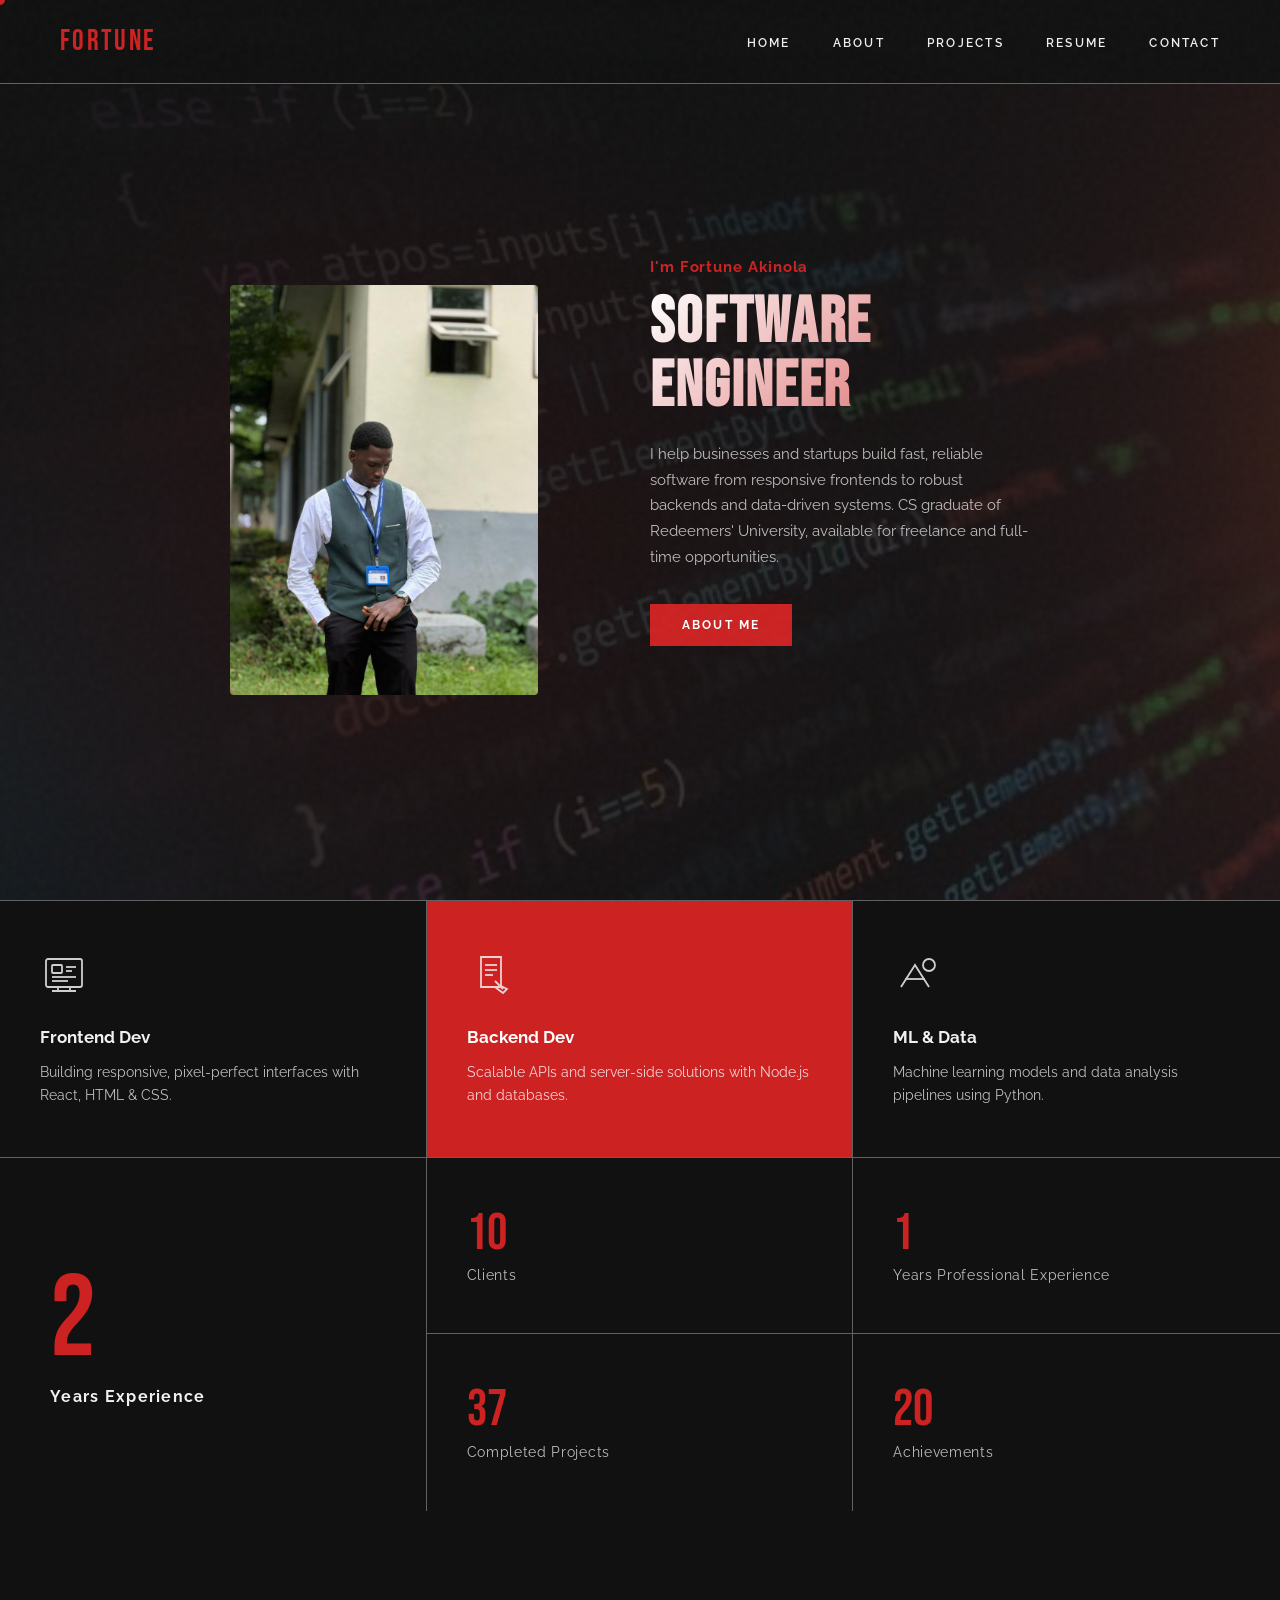
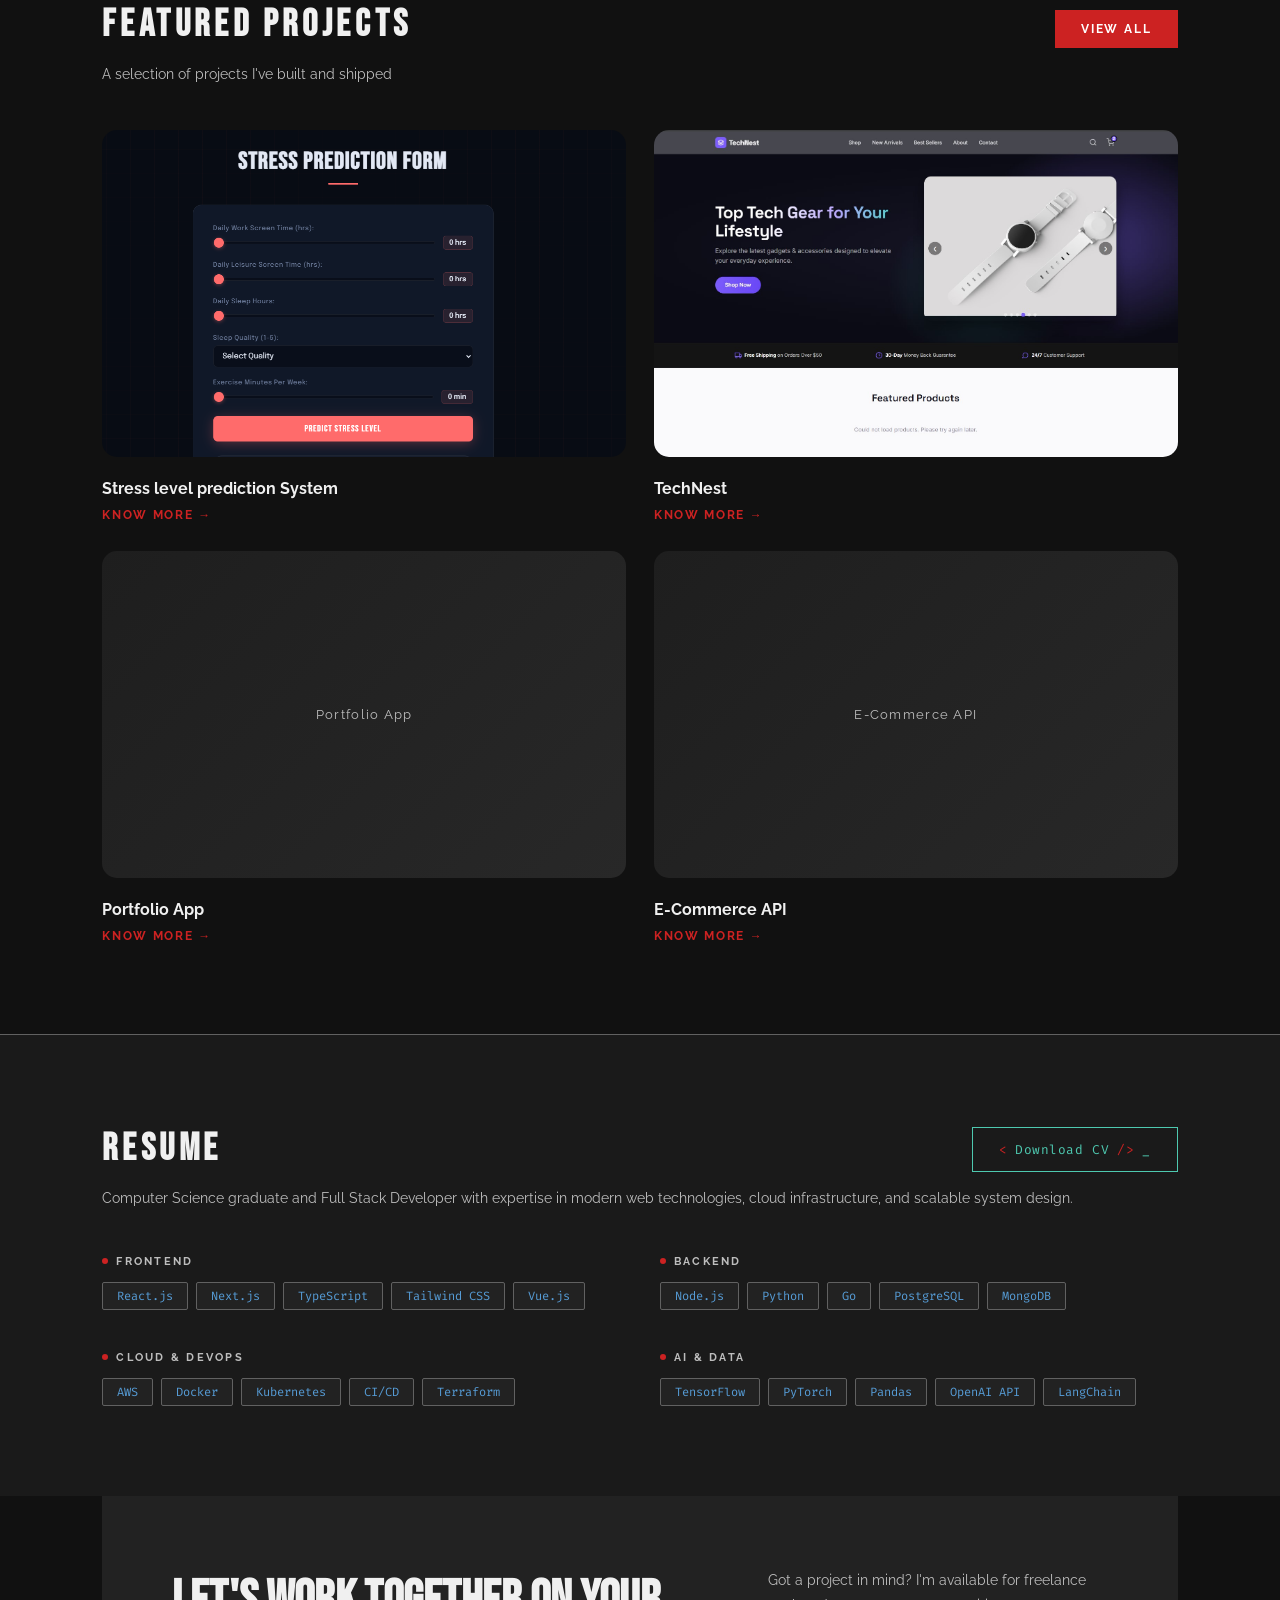
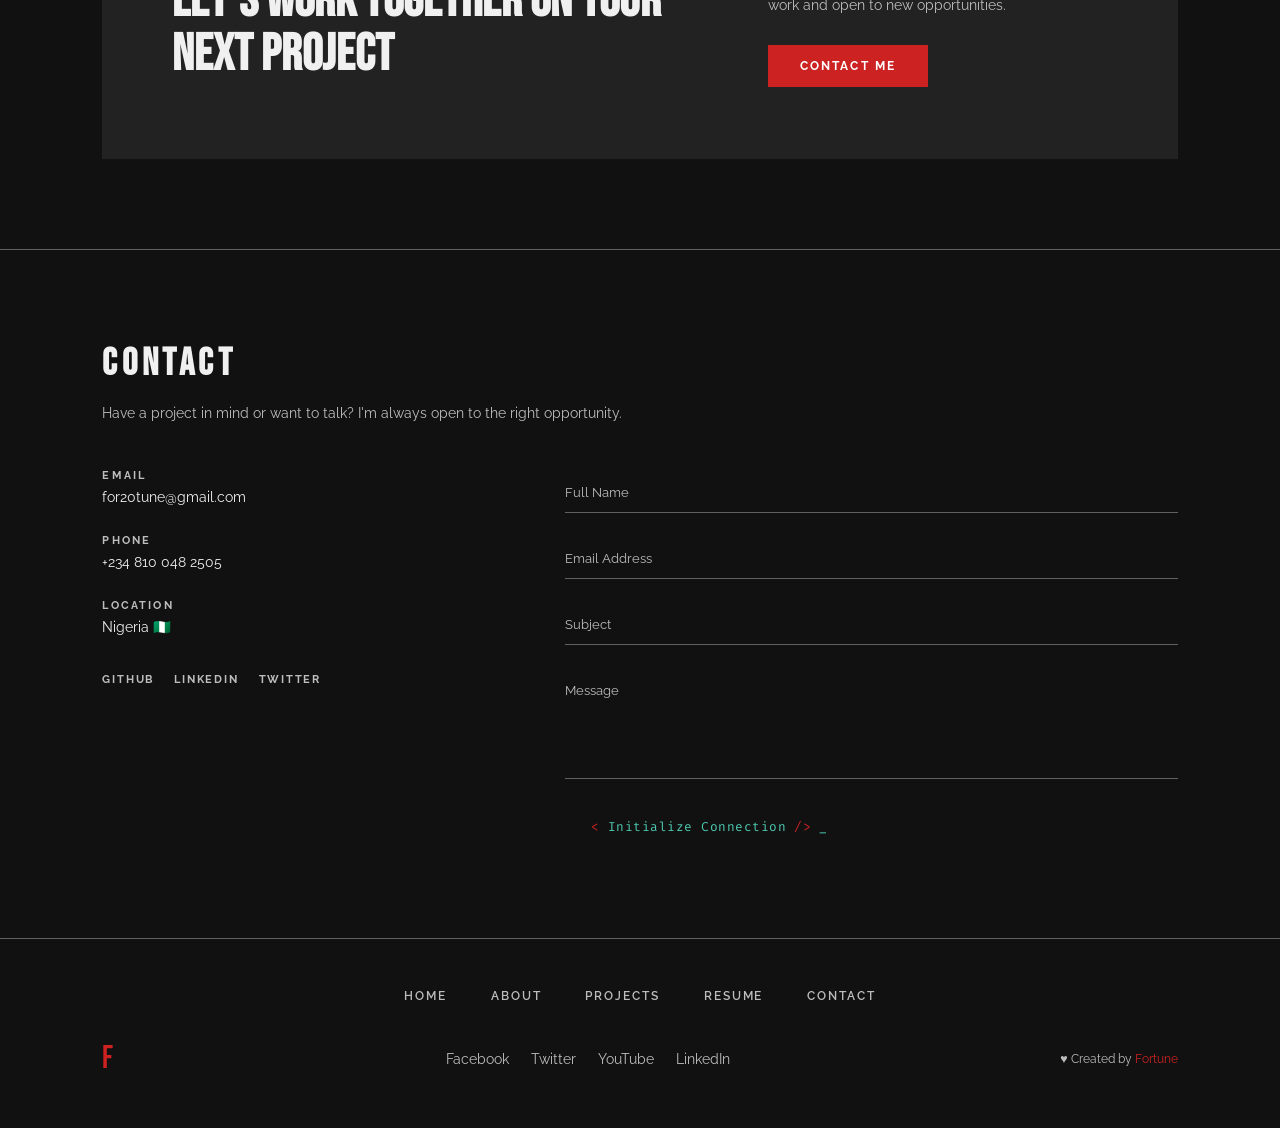
==== commit cd674c12: "Update index.html" ====
--- a/index.html
+++ b/index.html
@@ -57,7 +57,7 @@
   <div class="hero-text">
     <p class="greeting">I'm Fortune Akinola</p>
     <h1>Software<br>Engineer</h1>
-    <p>I help businesses and startups build fast, reliable software — from responsive frontends to robust backends and data-driven systems. 
+    <p>I help businesses and startups build fast, reliable software from responsive frontends to robust backends and data-driven systems. 
       CS graduate of Redeemers' University, available for freelance and full-time opportunities.</p>
     <a href="#services" class="btn">About Me</a>
   </div>
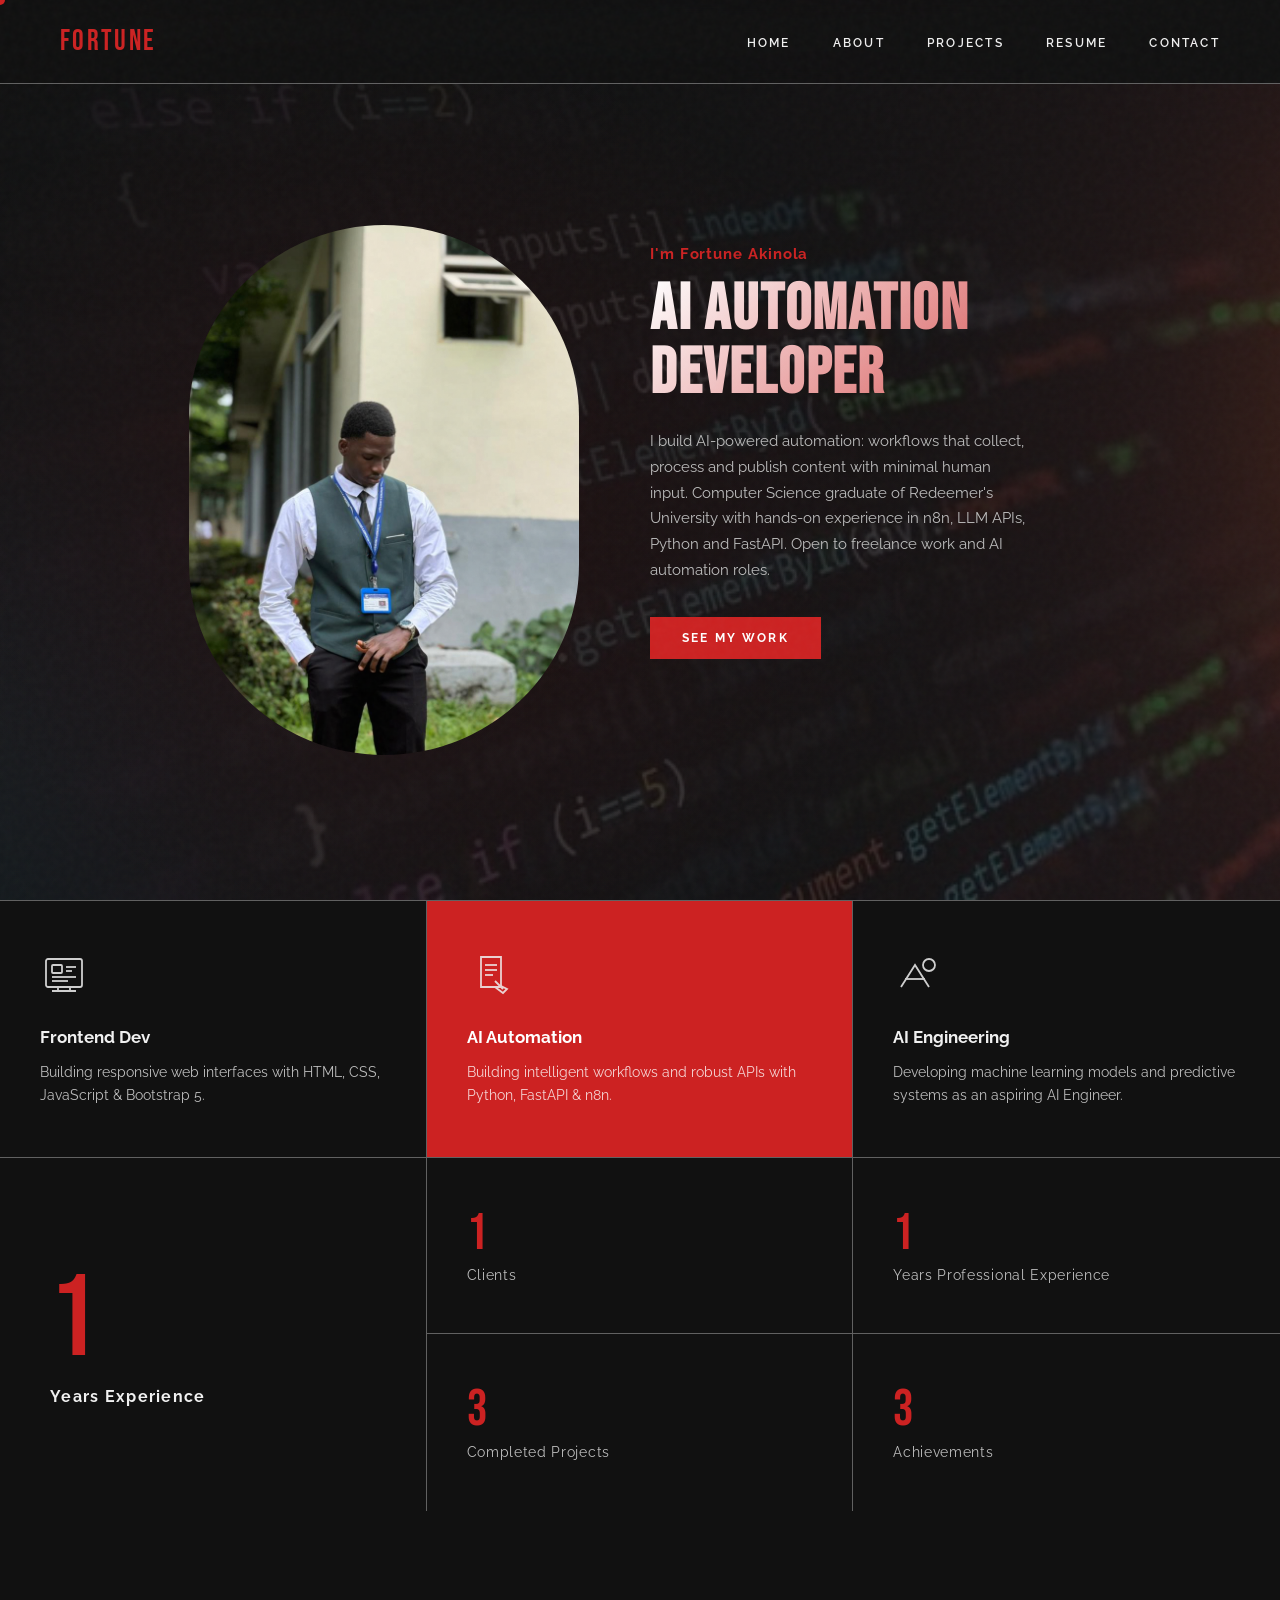
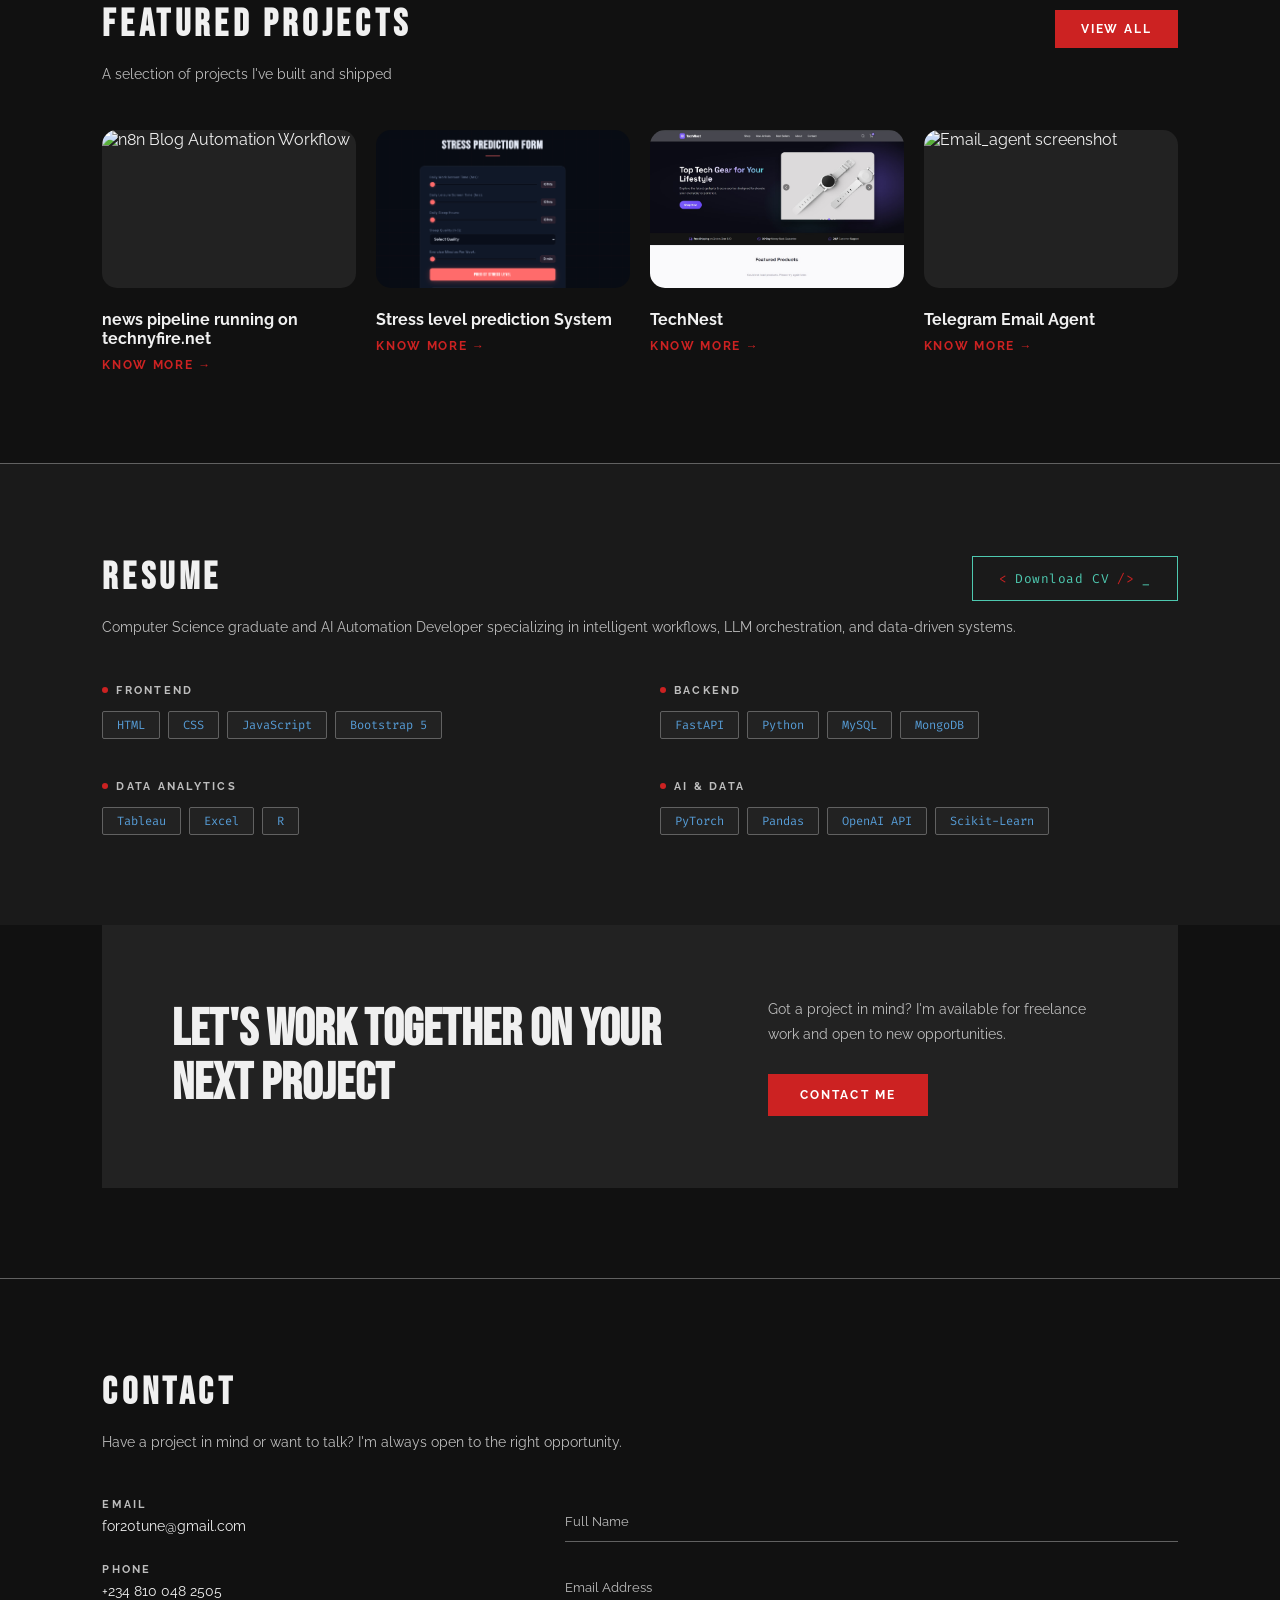
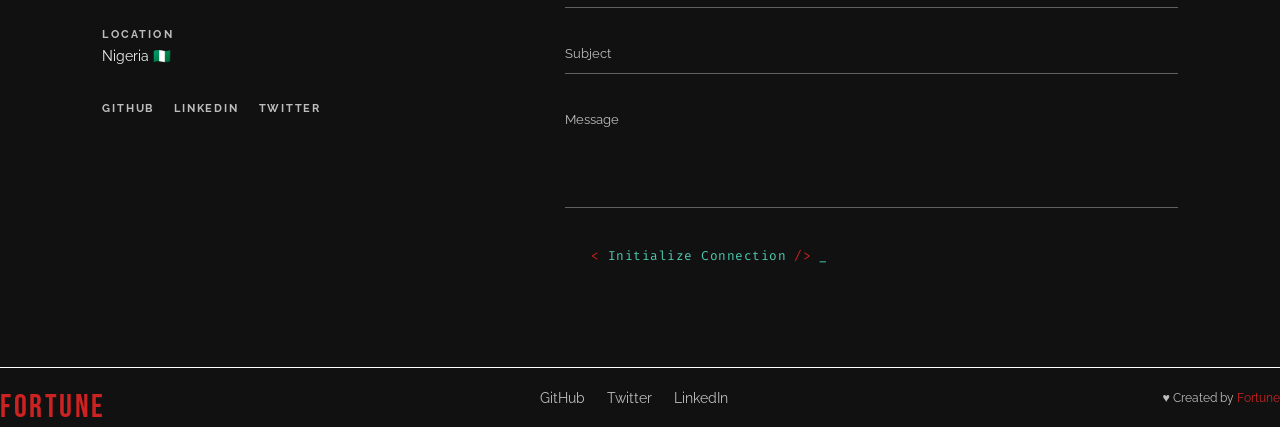
==== commit 4e971708: "Add files via upload" ====
--- a/index.html
+++ b/index.html
@@ -56,10 +56,9 @@
   </div>
   <div class="hero-text">
     <p class="greeting">I'm Fortune Akinola</p>
-    <h1>Software<br>Engineer</h1>
-    <p>I help businesses and startups build fast, reliable software from responsive frontends to robust backends and data-driven systems. 
-      CS graduate of Redeemers' University, available for freelance and full-time opportunities.</p>
-    <a href="#services" class="btn">About Me</a>
+    <h1>AI AUTOMATION<br>DEVELOPER</h1>
+    <p>I build AI-powered automation: workflows that collect, process and publish content with minimal human input. Computer Science graduate of Redeemer's University with hands-on experience in n8n, LLM APIs, Python and FastAPI. Open to freelance work and AI automation roles.</p>
+    <a href="projects.html" class="btn">See My Work</a>
   </div>
 </section>
 
@@ -76,7 +75,7 @@
       <path d="M18 36 L18 40 M30 36 L30 40 M12 40 L36 40"/>
     </svg>
     <p class="service-title">Frontend Dev</p>
-    <p class="service-desc">Building responsive, pixel-perfect interfaces with React, HTML & CSS.</p>
+    <p class="service-desc">Building responsive web interfaces with HTML, CSS, JavaScript & Bootstrap 5.</p>
   </div>
   <div class="service-card active">
     <svg class="service-icon" viewBox="0 0 48 48" fill="none" stroke="currentColor" stroke-width="1.8">
@@ -86,8 +85,8 @@
       <line x1="18" y1="24" x2="26" y2="24"/>
       <path d="M28 30 L36 38 M32 34 L40 38 L36 42 L28 36"/>
     </svg>
-    <p class="service-title">Backend Dev</p>
-    <p class="service-desc">Scalable APIs and server-side solutions with Node.js and databases.</p>
+    <p class="service-title">AI Automation</p>
+    <p class="service-desc">Building intelligent workflows and robust APIs with Python, FastAPI & n8n.</p>
   </div>
   <div class="service-card">
     <svg class="service-icon" viewBox="0 0 48 48" fill="none" stroke="currentColor" stroke-width="1.8">
@@ -95,8 +94,8 @@
       <line x1="12" y1="28" x2="32" y2="28"/>
       <circle cx="36" cy="14" r="6"/>
     </svg>
-    <p class="service-title">ML & Data</p>
-    <p class="service-desc">Machine learning models and data analysis pipelines using Python.</p>
+    <p class="service-title">AI Engineering</p>
+    <p class="service-desc">Developing machine learning models and predictive systems as an aspiring AI Engineer.</p>
   </div>
 </section>
 
@@ -107,10 +106,10 @@
     <span class="label">Years Experience</span>
   </div>
   <div class="stat-grid">
-    <div class="stat-item"><span class="num counter" data-target="15">0</span><p class="label">Clients</p></div>
+    <div class="stat-item"><span class="num counter" data-target="3">0</span><p class="label">Clients</p></div>
     <div class="stat-item"><span class="num counter" data-target="2">0</span><p class="label">Years Professional Experience</p></div>
-    <div class="stat-item"><span class="num counter" data-target="55">0</span><p class="label">Completed Projects</p></div>
-    <div class="stat-item"><span class="num counter" data-target="30">0</span><p class="label">Achievements</p></div>
+    <div class="stat-item"><span class="num counter" data-target="6">0</span><p class="label">Completed Projects</p></div>
+    <div class="stat-item"><span class="num counter" data-target="5">0</span><p class="label">Achievements</p></div>
   </div>
 </section>
 
@@ -123,43 +122,47 @@
   <p class="section-sub">A selection of projects I've built and shipped</p>
 
   <div class="projects-grid">
-    <div class="project-card">
+
+    <div class="project-card" data-project="n8n">
+      <div class="project-thumb" data-tech="n8n • OpenAI API • Python">
+        <img src="./img/Technyfire workflow.jpg" alt="n8n Blog Automation Workflow">
+      </div>
+      <div class="project-info">
+        <h3>news pipeline running on technyfire.net</h3>
+        <button class="know-more" onclick="openProjectPopup('n8n')">Know More →</button>
+      </div>
+    </div>
+
+    <div class="project-card" data-project="stress">
       <div class="project-thumb" data-tech="Html • CSS •Java Script• ML• FastAPI">
          <img src="./img/Stress level predictor scrren shot.png" alt="Student Stress Predictor screenshot">
       </div>
       <div class="project-info">
         <h3>Stress level prediction System</h3>
-        <a href="https://stress-level-prediction-system.netlify.app/"
-         class="know-more" target="_blank">Know More →</a>
-      </div>
-    </div>
-    <div class="project-card">
-      <div class="project-thumb" data-tech="Node.js • HTML • CSS • JavaScript">
+        <button class="know-more" onclick="openProjectPopup('stress')">Know More →</button>
+      </div>
+    </div>
+
+    <div class="project-card" data-project="technest">
+      <div class="project-thumb" data-tech="HTML • CSS • JavaScript • Bootstrap 5">
         <img src="./img/Technest screenshot.jpg" alt="TechNest screenshot">
       </div>
       <div class="project-info">
         <h3>TechNest</h3>
-        <a href="https://technest-website-replica.onrender.com" class="know-more" target="_blank">Know More →</a>
-      </div>
-    </div>
-    <div class="project-card">
-      <div class="project-thumb" data-tech="React • CSS • REST API">
-        <div class="project-thumb-placeholder">Portfolio App</div>
+        <button class="know-more" onclick="openProjectPopup('technest')">Know More →</button>
+      </div>
+    </div>
+
+    <div class="project-card" data-project="telegram">
+      <div class="project-thumb" data-tech="JavaScript • n8n • Claude AI">
+        <img src="./img/Email agent.jpg" alt="Email_agent screenshot">
       </div>
       <div class="project-info">
-        <h3>Portfolio App</h3>
-        <a href="#" class="know-more">Know More →</a>
-      </div>
-    </div>
-    <div class="project-card">
-      <div class="project-thumb" data-tech="Node.js • Express • SQL">
-        <div class="project-thumb-placeholder">E-Commerce API</div>
-      </div>
-      <div class="project-info">
-        <h3>E-Commerce API</h3>
-        <a href="#" class="know-more">Know More →</a>
-      </div>
-    </div>
+        <h3>Telegram Email Agent</h3>
+        <button class="know-more" onclick="openProjectPopup('telegram')">Know More →</button>
+      </div>
+    </div>
+
   </div>
 </section>
 
@@ -175,47 +178,42 @@
         <span class="code-cursor">_</span>
       </a>
     </div>
-    <p class="section-sub">Computer Science graduate and Full Stack Developer with expertise in modern web technologies, cloud infrastructure, and scalable system design.</p>
+    <p class="section-sub">Computer Science graduate and AI Automation Developer specializing in intelligent workflows, LLM orchestration, and data-driven systems.</p>
 
     <div class="skills-grid">
       <div class="skill-group">
         <h4 class="skill-group-label"><span class="skill-dot"></span> Frontend</h4>
         <div class="skill-tags">
-          <span class="skill-tag">React.js</span>
-          <span class="skill-tag">Next.js</span>
-          <span class="skill-tag">TypeScript</span>
-          <span class="skill-tag">Tailwind CSS</span>
-          <span class="skill-tag">Vue.js</span>
+          <span class="skill-tag">HTML</span>
+          <span class="skill-tag">CSS</span>
+          <span class="skill-tag">JavaScript</span>
+          <span class="skill-tag">Bootstrap 5</span>
         </div>
       </div>
       <div class="skill-group">
         <h4 class="skill-group-label"><span class="skill-dot"></span> Backend</h4>
         <div class="skill-tags">
-          <span class="skill-tag">Node.js</span>
+          <span class="skill-tag">FastAPI</span>
           <span class="skill-tag">Python</span>
-          <span class="skill-tag">Go</span>
-          <span class="skill-tag">PostgreSQL</span>
+          <span class="skill-tag">MySQL</span>
           <span class="skill-tag">MongoDB</span>
         </div>
       </div>
       <div class="skill-group">
-        <h4 class="skill-group-label"><span class="skill-dot"></span> Cloud & DevOps</h4>
+        <h4 class="skill-group-label"><span class="skill-dot"></span> Data Analytics</h4>
         <div class="skill-tags">
-          <span class="skill-tag">AWS</span>
-          <span class="skill-tag">Docker</span>
-          <span class="skill-tag">Kubernetes</span>
-          <span class="skill-tag">CI/CD</span>
-          <span class="skill-tag">Terraform</span>
+          <span class="skill-tag">Tableau</span>
+          <span class="skill-tag">Excel</span>
+          <span class="skill-tag">R</span>
         </div>
       </div>
       <div class="skill-group">
         <h4 class="skill-group-label"><span class="skill-dot"></span> AI & Data</h4>
         <div class="skill-tags">
-          <span class="skill-tag">TensorFlow</span>
           <span class="skill-tag">PyTorch</span>
           <span class="skill-tag">Pandas</span>
           <span class="skill-tag">OpenAI API</span>
-          <span class="skill-tag">LangChain</span>
+          <span class="skill-tag">Scikit-Learn</span>
         </div>
       </div>
     </div>
@@ -256,14 +254,14 @@
           <span class="contact-value">Nigeria 🇳🇬</span>
         </div>
         <div class="contact-socials">
-          <a href="#" class="contact-social-link">GitHub</a>
-          <a href="#" class="contact-social-link">LinkedIn</a>
-          <a href="#" class="contact-social-link">Twitter</a>
+          <a href="https://github.com/For2otune" target="_blank" class="contact-social-link">GitHub</a>
+          <a href="https://www.linkedin.com/in/fortune-akinola-219550309" target="_blank" class="contact-social-link">LinkedIn</a>
+          <a href="https://x.com/iAmFxrtune" target="_blank" class="contact-social-link">Twitter</a>
         </div>
       </div>
 
       <!-- Form side -->
-      <form id="contactForm" class="contact-form" action="https://formspree.io/f/YOUR_FORM_ID" method="POST">
+      <form id="contactForm" class="contact-form" action="https://formspree.io/f/mdeebgdl" method="POST">
         <div class="form-field">
           <input type="text" id="fname" name="name" placeholder=" " required />
           <label for="fname">Full Name</label>
@@ -293,21 +291,13 @@
 </section>
 
 <!-- FOOTER -->
-<footer>
-  <div class="footer-nav">
-    <a href="#home">Home</a>
-    <a href="#services">About</a>
-    <a href="#projects">Projects</a>
-    <a href="#resume">Resume</a>
-    <a href="#contact">Contact</a>
-  </div>
+ 
   <div class="footer-bottom">
-    <div class="footer-logo">F</div>
+    <div class="footer-logo">FORTUNE</div>
     <div class="footer-social">
-      <a href="#">Facebook</a>
-      <a href="#">Twitter</a>
-      <a href="#">YouTube</a>
-      <a href="#">LinkedIn</a>
+      <a href="https://github.com/For2otune" target="_blank">GitHub</a>
+      <a href="https://x.com/iAmFxrtune" target="_blank">Twitter</a>
+      <a href="https://www.linkedin.com/in/fortune-akinola-219550309" target="_blank">LinkedIn</a>
     </div>
     <p class="footer-credit">♥ Created by <span>Fortune</span></p>
   </div>
--- a/portfolio.css
+++ b/portfolio.css
@@ -1,4 +1,10 @@
-*, *::before, *::after { margin: 0; padding: 0; box-sizing: border-box; }
+/* CUSTOM SCROLLBAR */
+::-webkit-scrollbar { width: 8px; }
+::-webkit-scrollbar-track { background: var(--bg); }
+::-webkit-scrollbar-thumb { background: var(--bg3); border-radius: 4px; border: 2px solid var(--bg); }
+::-webkit-scrollbar-thumb:hover { background: var(--red); }
+
+*, *::before, *::after { margin: 0; padding: 0; box-sizing: border-box; transition: background-color 0.3s ease, border-color 0.3s ease; }
 
 :root {
   --bg: #111111;
@@ -137,11 +143,12 @@
   padding-top: 80px;
 }
 .hero-placeholder {
-  width: min(520px, 60%);
+  width: 390px;
+  height: 530px;
   margin: 0 auto;
   max-width: 100%;
   background: linear-gradient(160deg, #2a2a2a 0%, #1a1a1a 100%);
-  border-radius: 4px;
+  border-radius: 50% / 36%;
   display: flex; align-items: center; justify-content: center;
   color: var(--muted); font-size: .85rem; letter-spacing: .1em;
   animation: fadeUp .9s ease both;
@@ -250,9 +257,9 @@
 }
 .view-all:hover { background: var(--red-hover); }
 
-.projects-grid { display: grid; grid-template-columns: 1fr 1fr; gap: 28px; }
-.project-card { cursor: pointer; 
-}
+.projects-grid { display: grid; grid-template-columns: repeat(4, 1fr); gap: 20px; }
+.project-card { cursor: pointer; transition: transform 0.35s cubic-bezier(0.16, 1, 0.3, 1); }
+.project-card:hover { transform: translateY(-6px); }
 .project-thumb {
   width: 100%; aspect-ratio: 16/10; overflow: hidden;
   background: var(--bg3);
@@ -284,9 +291,11 @@
   display: inline-flex; align-items: center; gap: 6px;
   color: var(--red); font-size: .75rem;
   letter-spacing: .14em; text-transform: uppercase;
-  font-weight: 700; text-decoration: none; transition: gap .2s;
-}
-.know-more:hover { gap: 10px; }
+  font-weight: 700; background: transparent; border: none; outline: none;
+  cursor: pointer; text-decoration: none; font-family: inherit; padding: 0; margin: 0; box-shadow: none;
+  transition: gap .2s, opacity .2s;
+}
+.know-more:hover { gap: 10px; opacity: 0.85; }
 
 /* ===== RESUME ===== */
 #resume {
@@ -434,10 +443,10 @@
   font-weight: 600; transition: color .2s;
 }
 .footer-nav a:hover { color: var(--white); }
-.footer-bottom { display: flex; justify-content: space-between; align-items: center; }
+.footer-bottom { display: flex; justify-content: space-between; align-items: center; border-top:solid ; border-width: 1px; border-color: #fff;}
 .footer-logo {
   font-family: 'Bebas Neue', sans-serif;
-  font-size: 2rem; letter-spacing: .08em; color: var(--red);
+  font-size: 2rem; letter-spacing: .08em; color: var(--red); padding-top: 20px;
 }
 .footer-social { display: flex; gap: 22px; }
 .footer-social a {
@@ -474,7 +483,7 @@
 @media (max-width: 900px) {
   #home { grid-template-columns: 1fr; padding: 120px 6% 60px; text-align: center; }
   .hero-img { order: -1; }
-  .hero-placeholder { width: min(220px, 60%); margin: 0 auto; }
+  .hero-placeholder { width: min(280px, 80%); height: 380px; margin: 0 auto; border-radius: 50% / 38%; }
   .hero-text { padding-left: 0; display: flex; flex-direction: column; align-items: center; }
   #services { grid-template-columns: 1fr; }
   .service-card { border-right: none; border-bottom: 1px solid var(--border); }
@@ -490,3 +499,78 @@
   body { cursor: auto; }
   .cursor-dot { display: none; }
 }
+
+/* POPUP MODAL (.pm) */
+.pm-backdrop {
+  position: fixed; inset: 0; z-index: 99999;
+  background: rgba(0, 0, 0, 0.85);
+  backdrop-filter: blur(8px);
+  display: flex; align-items: center; justify-content: center;
+  opacity: 0; pointer-events: none;
+  transition: opacity 0.3s ease;
+}
+.pm-backdrop.is-active {
+  opacity: 1; pointer-events: all;
+}
+.pm-modal {
+  background: var(--bg2);
+  border: 1px solid var(--border);
+  border-radius: 16px;
+  width: min(90%, 650px);
+  max-height: 85vh;
+  overflow-y: auto;
+  padding: 32px;
+  position: relative;
+  transform: translateY(20px);
+  transition: transform 0.3s cubic-bezier(0.16, 1, 0.3, 1);
+  box-shadow: 0 20px 50px rgba(0,0,0,0.7);
+}
+.pm-backdrop.is-active .pm-modal {
+  transform: translateY(0);
+}
+.pm-close {
+  position: absolute; top: 20px; right: 20px;
+  background: var(--bg3); border: 1px solid var(--border);
+  color: var(--white); width: 36px; height: 36px;
+  border-radius: 50%; display: flex; align-items: center; justify-content: center;
+  font-size: 1.1rem; cursor: pointer; transition: background 0.2s, border-color 0.2s;
+  z-index: 10;
+}
+.pm-close:hover { background: var(--red); border-color: var(--red); color: #fff; }
+.pm-img-wrap {
+  width: 100%; aspect-ratio: 16/10; overflow: hidden;
+  background: var(--bg3); border-radius: 8px; margin-bottom: 20px;
+}
+.pm-img {
+  width: 100%; height: 100%; object-fit: cover; display: block;
+}
+.pm-modal[data-project="n8n"] .pm-img {
+  object-fit: contain; background: #0d0d0d;
+}
+.pm-title {
+  font-family: 'Bebas Neue', sans-serif;
+  font-size: 2rem; letter-spacing: .08em;
+  margin-bottom: 14px;
+}
+.pm-summary {
+  font-size: 0.92rem; color: var(--muted); line-height: 1.7; margin-bottom: 20px;
+}
+.pm-section-title {
+  font-size: .75rem; letter-spacing: .18em; text-transform: uppercase;
+  color: var(--code-green); font-weight: 700; margin: 16px 0 8px;
+  font-family: 'Fira Code', monospace;
+}
+.pm-tools { display: flex; flex-wrap: wrap; gap: 6px; margin-bottom: 16px; }
+.pm-list { padding-left: 18px; font-size: 0.88rem; color: var(--muted); margin-bottom: 16px; line-height: 1.6; }
+.pm-list li { margin-bottom: 4px; }
+.pm-status { font-size: 0.85rem; color: var(--code-green); font-style: italic; margin-bottom: 16px; }
+.pm-links { display: flex; gap: 14px; margin-top: 24px; padding-top: 18px; border-top: 1px solid var(--border); }
+.pm-btn {
+  display: inline-flex; align-items: center; gap: 6px;
+  background: var(--red); color: #fff; padding: 10px 22px;
+  font-size: .75rem; letter-spacing: .16em; text-transform: uppercase;
+  text-decoration: none; font-weight: 700; transition: background .2s, transform .15s;
+}
+.pm-btn:hover { background: var(--red-hover); transform: translateY(-2px); }
+.pm-btn.github { background: var(--bg3); border: 1px solid var(--border); color: var(--white); }
+.pm-btn.github:hover { border-color: var(--red); }
